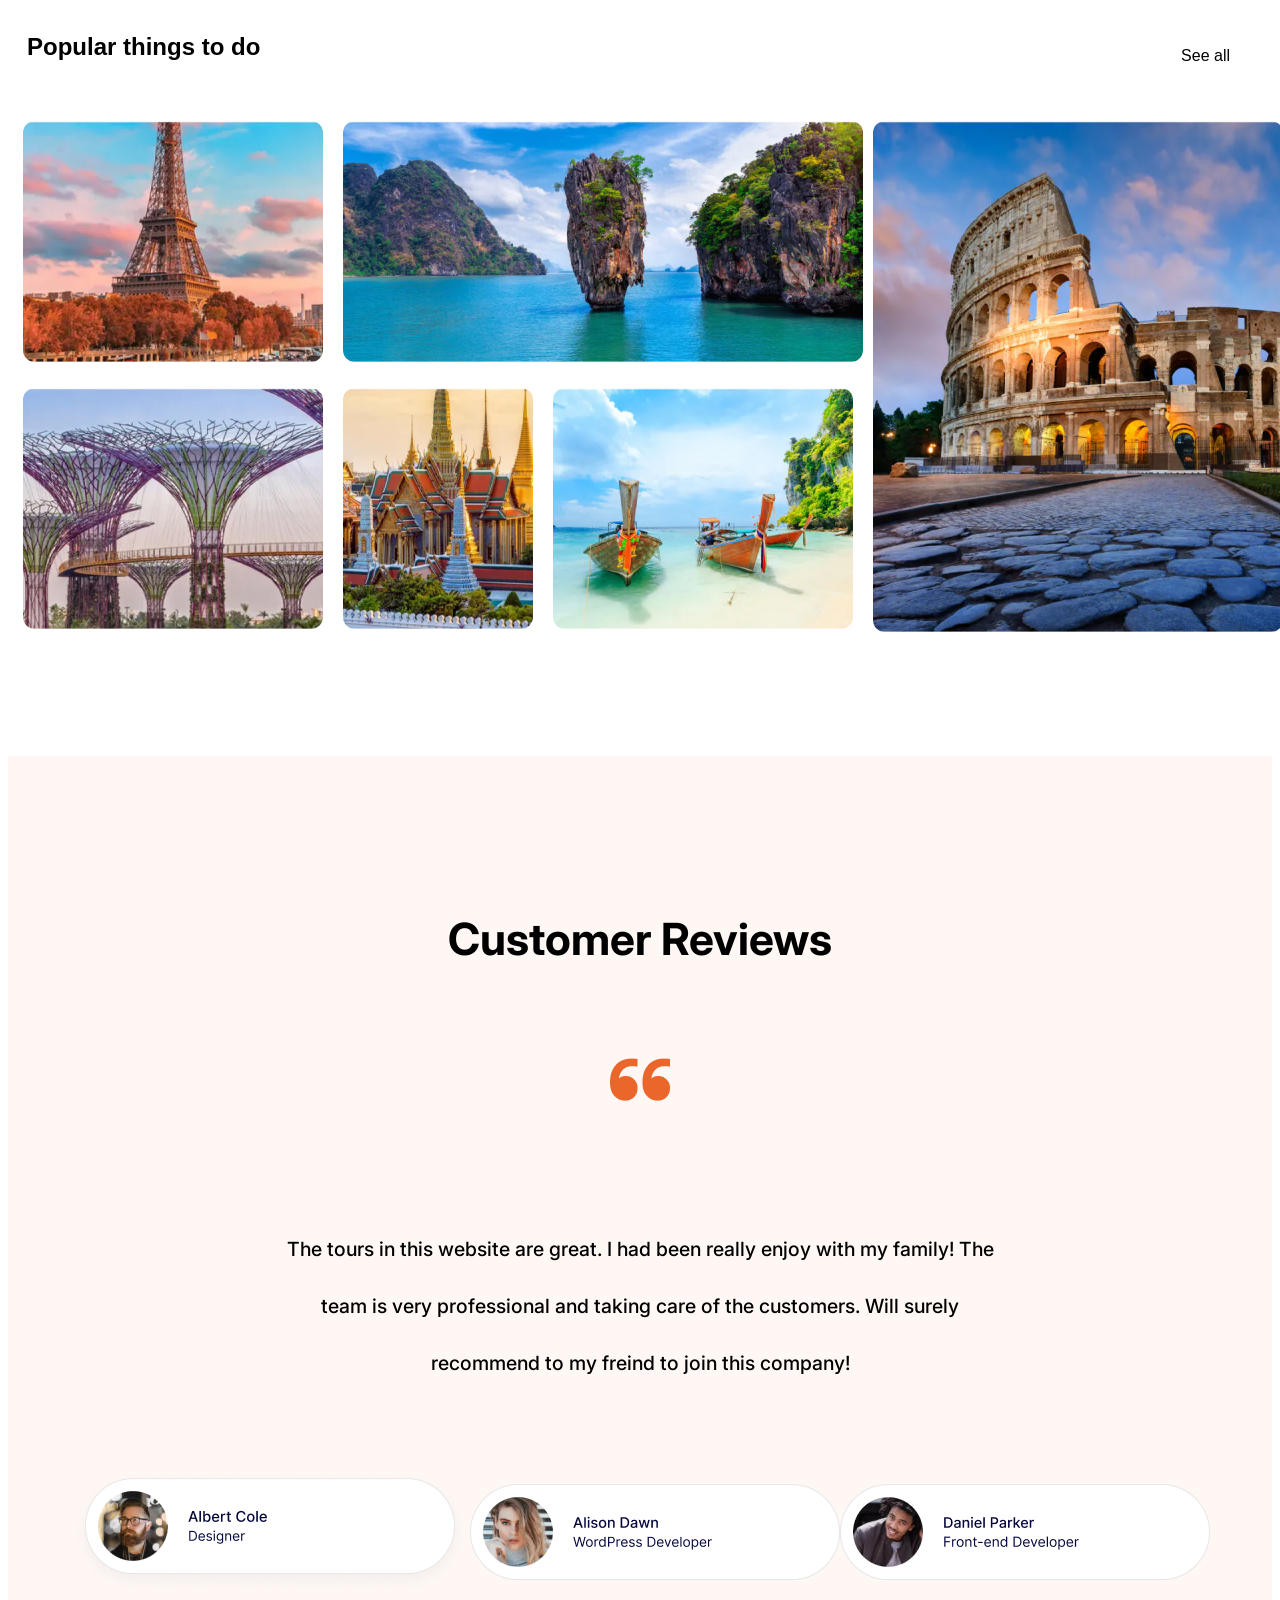
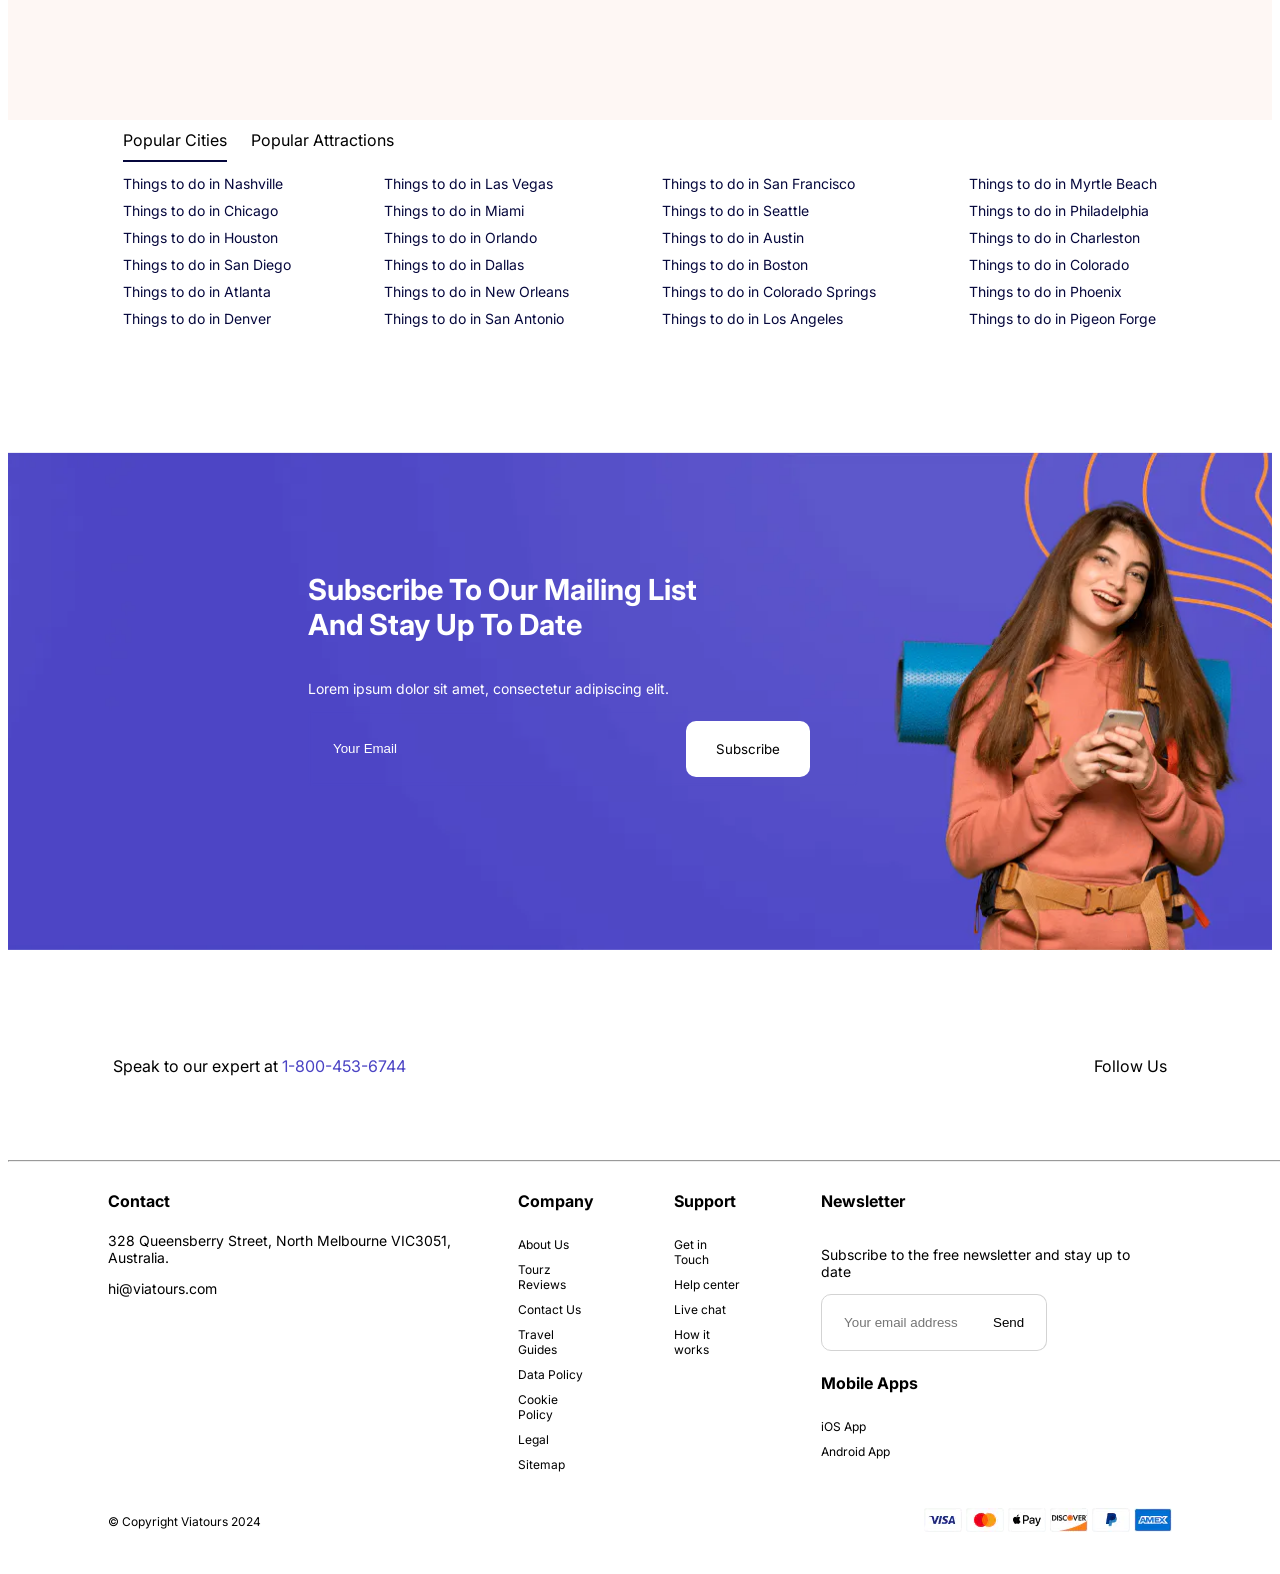
==== Figma/index.html @ 74f8cd16 "Figma Completed" ====
<!DOCTYPE html>
<html lang="en">
  <head>
    <meta charset="UTF-8" />
    <meta name="viewport" content="width=device-width, initial-scale=1.0" />
    <link rel="stylesheet" href="./styles.css" />

    <!-- google-fonts -->
    <link rel="preconnect" href="https://fonts.googleapis.com">
    <link rel="preconnect" href="https://fonts.gstatic.com" crossorigin>
    <link href="https://fonts.googleapis.com/css2?family=Inter:wght@100..900&display=swap" rel="stylesheet">
    <title>Document</title>
  </head>
  <body>
    <!-- Chaitanya -->
    <header></header>
    <section></section>

    <main>
      <!-- Rakesh -->
      <section></section>
      <section></section>

      <!--Himanshu  -->
      <section class="sec1">
        <div class="txt">
          <div>
            <h2>Popular things to do</h2>
          </div>
          <div>
            <a href="#">See all</a>
          </div>
        </div>
        <div class="bod">
          <div>
            <img src="./image-2.png" alt="" />
          </div>
          <div>
            <img src="image-3.png" alt="" />
          </div>
          <div>
            <img src="image-4.png" alt="" />
          </div>
          <div>
            <img src="./image-5.png" alt="" />
          </div>
          <div>
            <img src="./image-6.png" alt="" />
          </div>
          <div>
            <img src="./image-7.png" alt="" />
          </div>
        </div>
      </section>
      <section class="sec2">
        <div><h2>Customer Reviews</h2></div>
        <div><img src="Vector-2.png" alt="" /></div>
        <div class="txt2">
          <p>
            The tours in this website are great. I had been really enjoy with my
            family! The
          </p>
          <p>
            team is very professional and taking care of the customers. Will
            surely
          </p>
          <p>recommend to my freind to join this company!</p>
        </div>
        <div class="card">
          <div><img src="./div.testimonialsPagination__item.png" alt="" /></div>
          <div>
            <img src="./div.testimonialsPagination__item-2.png" alt="" />
          </div>
          <div>
            <img src="./div.testimonialsPagination__item-3.png" alt="" />
          </div>
        </div>
      </section>
      <!-- Vivek -->
      <section></section>
      <section></section>
      <!-- Sathwik -->
      <section>
        <div class="span">
          <span>Popular Cities</span>
          <span>Popular Attractions</span>
        </div>
        <div class="locations">
          <div class="location-1">
            <a href="#">Things to do in Nashville</a>
            <a href="#">Things to do in Chicago</a>
            <a href="#">Things to do in Houston</a>
            <a href="#">Things to do in San Diego</a>
            <a href="#">Things to do in Atlanta</a>
            <a href="#">Things to do in Denver</a>
          </div>
          <div class="location-2">
            <a href="#">Things to do in Las Vegas</a>
            <a href="#">Things to do in Miami</a>
            <a href="#">Things to do in Orlando</a>
            <a href="#">Things to do in Dallas</a>
            <a href="#">Things to do in New Orleans</a>
            <a href="#">Things to do in San Antonio</a>
          </div>
          <div class="location-3">
            <a href="#">Things to do in San Francisco</a>
            <a href="#">Things to do in Seattle</a>
            <a href="#">Things to do in Austin</a>
            <a href="#">Things to do in Boston</a>
            <a href="#">Things to do in Colorado Springs</a>
            <a href="#">Things to do in Los Angeles</a>
          </div>
          <div class="location-4">
            <a href="#">Things to do in Myrtle Beach</a>
            <a href="#">Things to do in Philadelphia</a>
            <a href="#">Things to do in Charleston</a>
            <a href="#">Things to do in Colorado</a>
            <a href="#">Things to do in Phoenix</a>
            <a href="#">Things to do in Pigeon Forge</a>
          </div>
        </div>
      </section>

      <section id="image-section">
        <div class="text">
          <h4>Subscribe To Our Mailing List And Stay Up To Date</h4>
          <p>Lorem ipsum dolor sit amet, consectetur adipiscing elit.</p>

          <div class="input">
            <input type="email" id="email" placeholder="Your Email">
            <button>Subscribe</button>
          </div>
        </div>
      </section>
    </main>
    <!-- Sathwik -->
    <footer>
      <div class="contact">
        <p>Speak to our expert at <span>1-800-453-6744</span></p>
        <p>Follow Us</p>
      </div>

      <hr>

      <div class="links">
        <div class="contact-link">
          <h4>Contact</h4>
          <p>328 Queensberry Street, North Melbourne VIC3051, Australia.</p>
          <p>hi@viatours.com</p>
        </div>

        <div class="company-link">
          <h4>Company</h4>
          <a href="#">About Us</a>
          <a href="#">Tourz Reviews</a>
          <a href="#">Contact Us</a>
          <a href="#">Travel Guides</a>
          <a href="#">Data Policy</a>
          <a href="#">Cookie Policy</a>
          <a href="#">Legal</a>
          <a href="#">Sitemap</a>
        </div>
        <div class="company-link">
          <h4>Support</h4>
          <a href="#">Get in Touch</a>
          <a href="#">Help center</a>
          <a href="#">Live chat</a>
          <a href="#">How it works</a>
        </div>
        <div class="company-link">
          <h4>Newsletter</h4>
          <p>Subscribe to the free newsletter and stay up to date</p>
          <div class="footer-input">
            <input type="email" placeholder="Your email address">
            <button>Send</button>
          </div>
          <h4>Mobile Apps</h4>
          <a href="#">iOS App</a>
          <a href="#">Android App</a>
        </div>
      </div>

      <div class="bottom-footer">
        <p>© Copyright Viatours 2024</p>
        <div class="bank">
          <img src="visa.png" alt="">
          <img src="icici.png" alt="">
          <img src="ipay.png" alt="">
          <img src="discover.png" alt="">
          <img src="paypal.png" alt="">
          <img src="amex.png" alt="">
        </div>
      </div>
    </footer>
  </body>
</html>
---- Figma/styles.css ----
.sec1 {
  margin: auto;
  max-width: 1320px;
}
.sec1 .txt {
  display: flex;
  align-items: center;
  justify-content: space-between;
  font-family: sans-serif;
}
.sec1 .txt > div:nth-of-type(1) {
  margin: 5px 915px 40px 15px;
  padding-left: 4px;
}
.sec1 .txt > div:nth-of-type(2) {
  border: 2px solid transparent;
  margin-top: 21.88px;
  padding: 6px 40px 6px 0px;
  margin-bottom: 39px;
}
.sec1 .txt > div:nth-of-type(2) a {
  list-style-type: none;
  text-decoration: none;
  color: black;
}
.sec1 .bod {
  padding: 0px 15px 0px 15px;
  gap: 20px;
  display: grid;
  grid-template-columns: repeat(5, 1fr);
  grid-template-areas: "a1 a2 a2 a3 a3" "a4 a5 a6 a3 a3";
}
.sec1 .bod div:nth-of-type(1) {
  grid-area: a1;
}
.sec1 .bod div:nth-of-type(2) {
  grid-area: a2;
}
.sec1 .bod div:nth-of-type(3) {
  grid-area: a3;
}
.sec1 .bod div:nth-of-type(4) {
  grid-area: a4;
}
.sec1 .bod div:nth-of-type(5) {
  grid-area: a5;
}
.sec1 .bod div:nth-of-type(6) {
  grid-area: a6;
}
.sec1 .bod img {
  border-radius: 12px;
}

.sec2 {
  max-width: 1920px;
  background-color: rgba(235, 102, 43, 0.05);
  display: flex;
  flex-direction: column;
  justify-content: center;
  align-items: center;
  margin: auto;
  margin-top: 120px;
}
.sec2 > div:nth-of-type(1) {
  padding: 124px 0px 60px 0px;
  font-family: Inter;
  font-size: 29.53px;
  font-weight: 700;
  line-height: 45px;
  text-align: center;
}
.sec2 > div:nth-of-type(2) {
  padding-bottom: 40px;
}
.sec2 > div:nth-of-type(3) {
  text-align: center;
  padding: 66.5px;
  font-family: Inter;
  font-size: 19.53px;
  font-weight: 500;
  line-height: 37.5px;
}
.sec2 > div:nth-of-type(4) {
  display: flex;
  justify-content: space-around;
  align-items: center;
  padding-bottom: 120px;
}

main section {
  font-family: Inter;
}
main section .span {
  margin: 10px 115px;
}
main section .span span:nth-of-type(1) {
  margin-right: 20px;
  border-bottom: 2px solid #05073C;
  padding-bottom: 10px;
}
main section .span span:nth-of-type(2) {
  -moz-columns: #000000;
       columns: #000000;
}
main section .locations {
  display: flex;
  justify-content: space-between;
  align-items: center;
  margin: 10px 115px;
}
main section .locations .location-1, main section .locations .location-2, main section .locations .location-3, main section .locations .location-4 {
  display: flex;
  justify-content: space-evenly;
  flex-direction: column;
  margin-top: 10px;
}
main section .locations .location-1 a, main section .locations .location-2 a, main section .locations .location-3 a, main section .locations .location-4 a {
  text-decoration: none;
  color: #05073C;
  font-weight: 400;
  font-size: 14px;
  padding: 5px 0;
}
main #image-section {
  background-image: url(image-section.png);
  width: auto;
  height: 498px;
  background-position: center;
  background-size: cover;
}
main #image-section .text {
  margin: 120px 0 0 300px;
  width: 550px;
  height: 258px;
  color: rgb(255, 255, 255);
}
main #image-section .text h4 {
  font-size: 29px;
  padding-top: 120px;
  width: 432px;
}
main #image-section .text p {
  font-size: 14px;
}
main #image-section .text .input {
  position: relative;
  -webkit-backdrop-filter: blur(2px);
          backdrop-filter: blur(2px);
}
main #image-section .text .input input {
  background-color: transparent;
  padding: 30px 25px;
  width: 450px;
  border: none;
}
main #image-section .text .input input::-moz-placeholder {
  color: rgb(255, 255, 255);
}
main #image-section .text .input input::placeholder {
  color: rgb(255, 255, 255);
}
main #image-section .text .input button {
  position: absolute;
  left: 440px;
  transform: translate(-50%, -50%);
  top: 50%;
  background-color: rgb(255, 255, 255);
  font-family: Inter;
  border: none;
  padding: 20px 30px;
  border-radius: 10px;
}

footer {
  font-family: Inter;
}
footer .contact {
  display: flex;
  justify-content: space-between;
  padding: 90px 105px 60px 105px;
}
footer .contact p span {
  color: #4A43C4;
}
footer hr {
  width: 1290px;
  color: lightgray;
}
footer .links {
  display: flex;
  justify-content: space-between;
  padding: 0 100px;
}
footer .links p {
  font-size: 14px;
}
footer .links .company-link {
  display: flex;
  flex-direction: column;
  margin: 0 40px;
}
footer .links .company-link a {
  text-decoration: none;
  color: #000000;
  margin: 5px 0;
  font-size: 12px;
}
footer .links .company-link .footer-input {
  position: relative;
}
footer .links .company-link .footer-input input {
  padding: 20px 22px;
  border: 1px solid lightgray;
  border-radius: 10px;
}
footer .links .company-link .footer-input button {
  position: absolute;
  left: 150px;
  padding: 20px 22px;
  background-color: rgb(255, 255, 255);
  border: 1px solid lightgray;
  border-left: none;
  border-top-right-radius: 10px;
  border-bottom-right-radius: 10px;
}
footer .bottom-footer {
  display: flex;
  justify-content: space-between;
  align-items: center;
  padding: 25px 100px;
}
footer .bottom-footer p {
  font-size: 12px;
}/*# sourceMappingURL=styles.css.map */
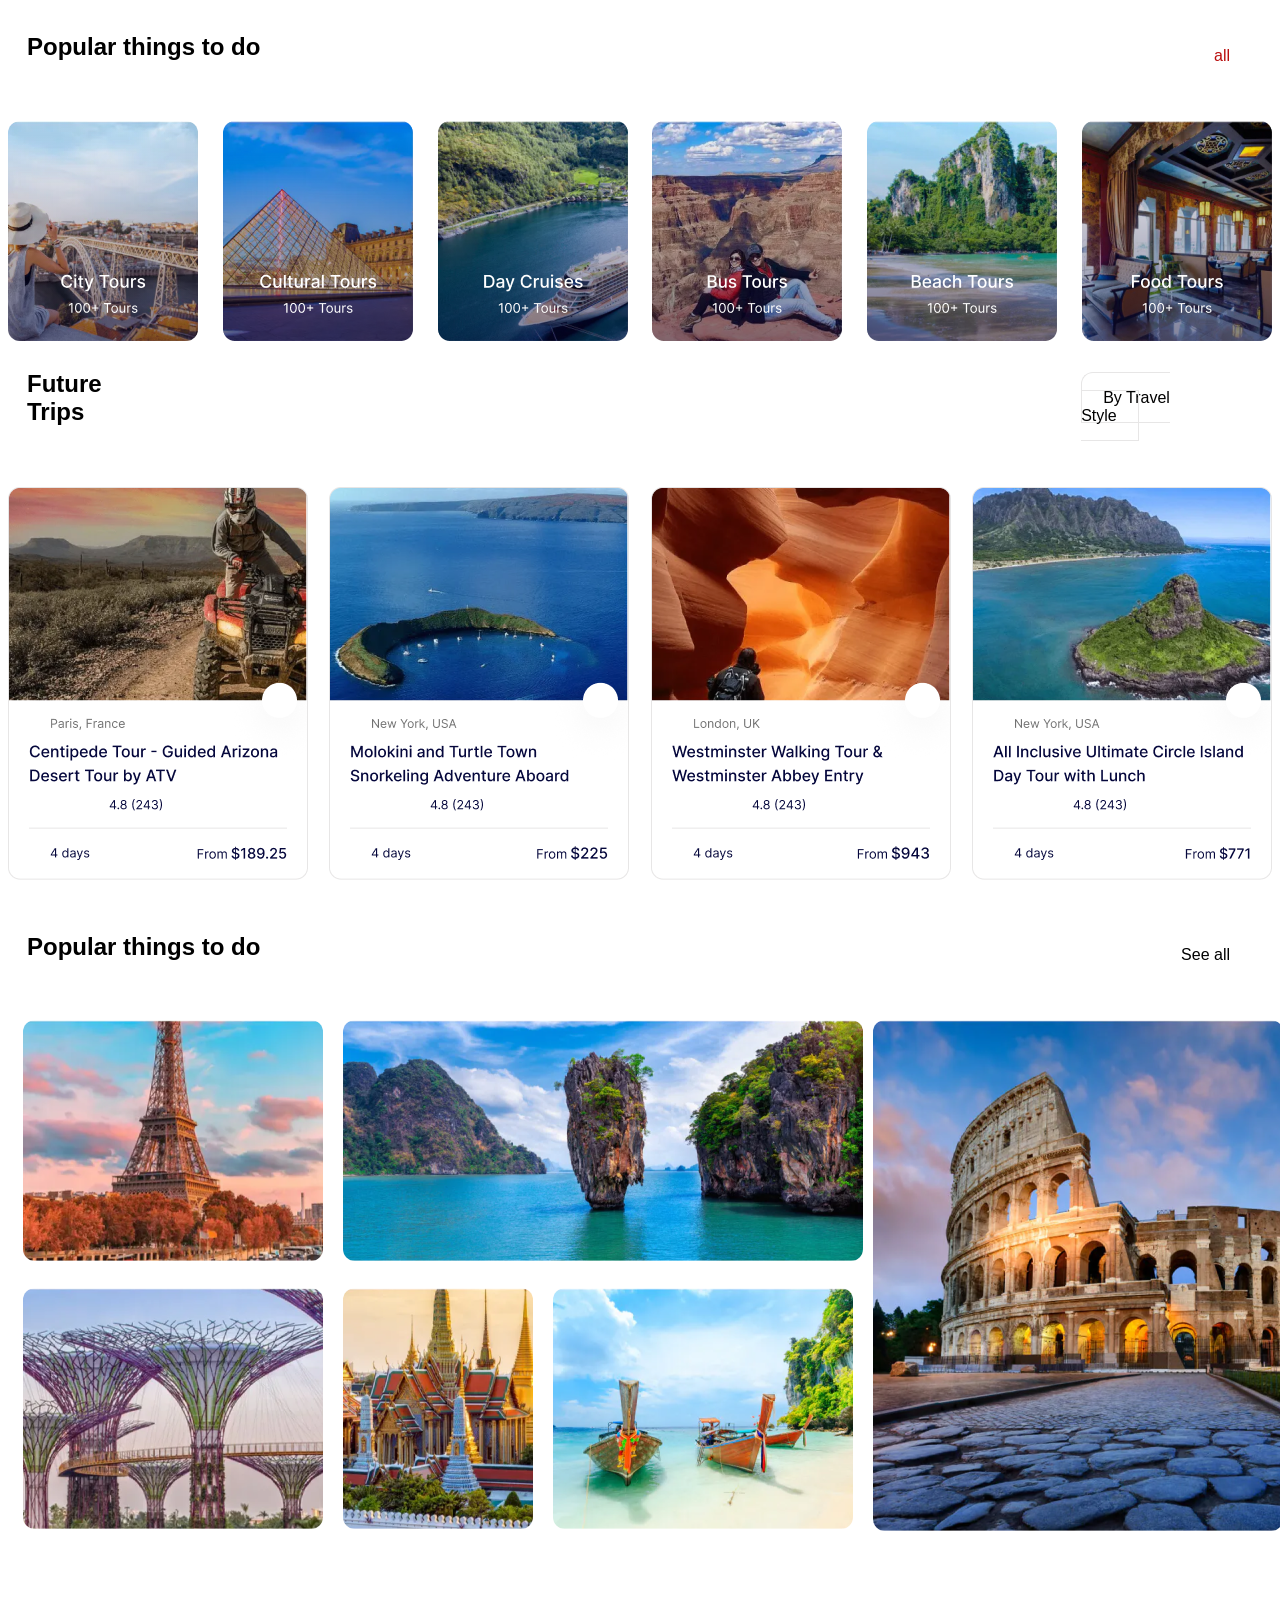
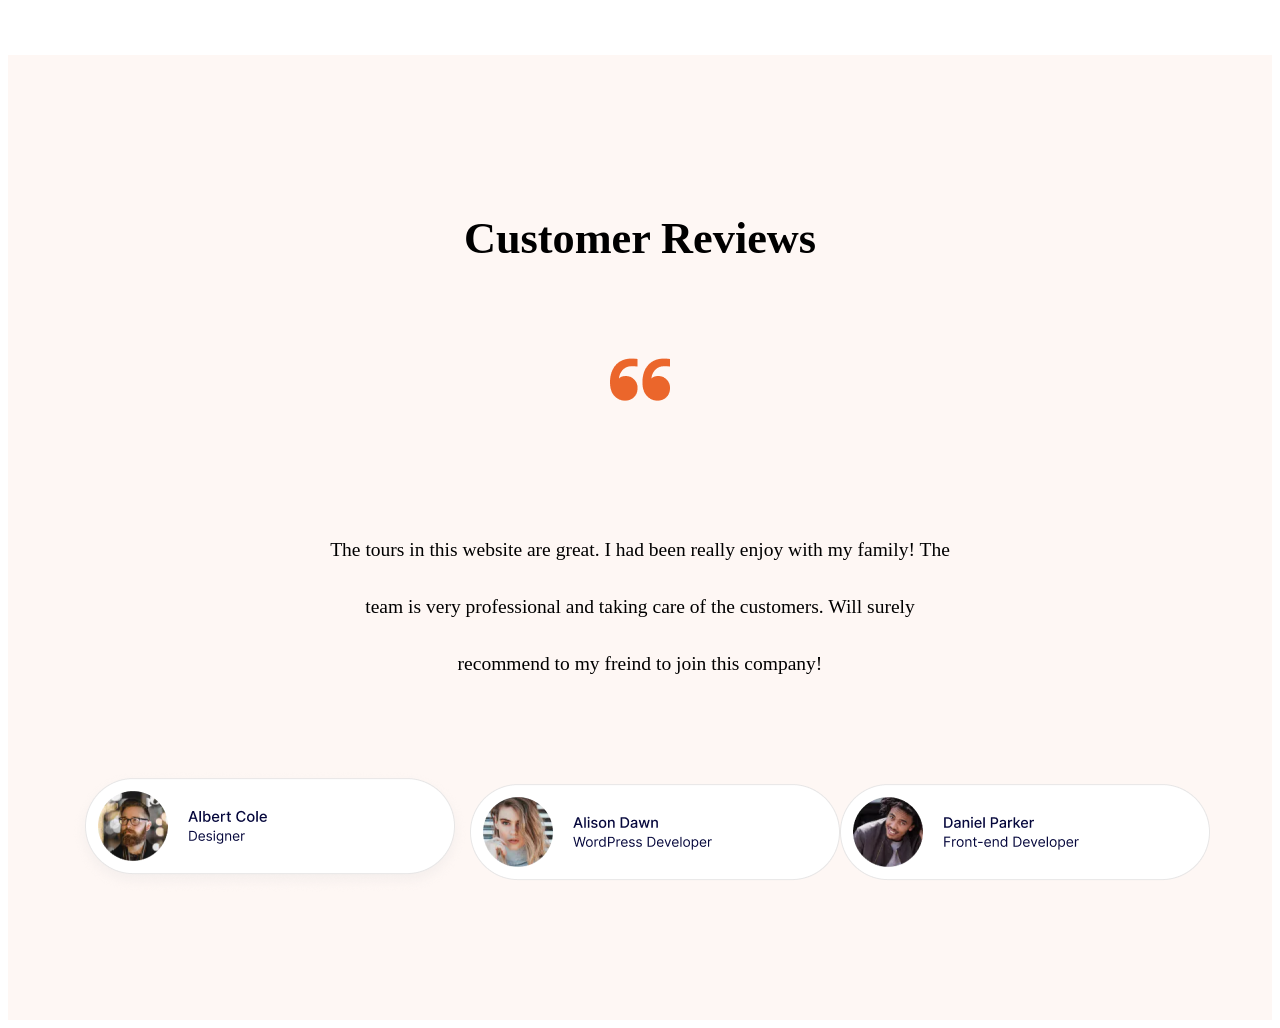
==== commit 23e272d5: "Don" ====
--- a/Figma/index.html
+++ b/Figma/index.html
@@ -4,11 +4,6 @@
     <meta charset="UTF-8" />
     <meta name="viewport" content="width=device-width, initial-scale=1.0" />
     <link rel="stylesheet" href="./styles.css" />
-
-    <!-- google-fonts -->
-    <link rel="preconnect" href="https://fonts.googleapis.com">
-    <link rel="preconnect" href="https://fonts.gstatic.com" crossorigin>
-    <link href="https://fonts.googleapis.com/css2?family=Inter:wght@100..900&display=swap" rel="stylesheet">
     <title>Document</title>
   </head>
   <body>
@@ -18,8 +13,65 @@
 
     <main>
       <!-- Rakesh -->
-      <section></section>
-      <section></section>
+      <section class="pop">
+        <div class="get">
+          <div>
+            <h2>Popular things to do</h2>
+          </div>
+          <div>
+            <a href="#"> all</a>
+          </div>
+        </div> 
+        <div class="sel-con">
+          <div>
+            <img src="./Link (1).svg" alt="" />
+          </div>
+          <div>
+            <img src="./Link.png" alt="" />
+          </div>
+          <div>
+            <img src="./Link (1).png" alt="" />
+          </div>
+          <div>
+            <img src="./Link (2).png" alt="" />
+          </div>
+          <div>
+            <img src="./Link (3).png" alt="" />
+          </div>
+          <div>
+            <img src="./Link (5).png" alt="" />
+          </div>
+        </div>
+
+      </section>
+      <section class="Trip">
+        <div class="set">
+          <div>
+            <h2>Future Trips</h2>
+          </div>
+          <div id="bor">
+            <a >By Travel Style </a>
+          </div>
+        </div> 
+        <div class="Future"> 
+          
+          <div>
+            <img src="./div.swiper-slide (1).png" alt="" />
+          </div>
+          <div>
+            <img src="./div.swiper-slide (2).png" alt="" />
+          </div>
+          <div>
+            <img src="./div.swiper-slide (3).png" alt="" />
+          </div>
+          <div>
+            <img src="./div.swiper-slide (4).png" alt="" />
+          </div>
+        </div>
+
+
+
+      </section>
 
       <!--Himanshu  -->
       <section class="sec1">
@@ -80,117 +132,10 @@
       <section></section>
       <section></section>
       <!-- Sathwik -->
-      <section>
-        <div class="span">
-          <span>Popular Cities</span>
-          <span>Popular Attractions</span>
-        </div>
-        <div class="locations">
-          <div class="location-1">
-            <a href="#">Things to do in Nashville</a>
-            <a href="#">Things to do in Chicago</a>
-            <a href="#">Things to do in Houston</a>
-            <a href="#">Things to do in San Diego</a>
-            <a href="#">Things to do in Atlanta</a>
-            <a href="#">Things to do in Denver</a>
-          </div>
-          <div class="location-2">
-            <a href="#">Things to do in Las Vegas</a>
-            <a href="#">Things to do in Miami</a>
-            <a href="#">Things to do in Orlando</a>
-            <a href="#">Things to do in Dallas</a>
-            <a href="#">Things to do in New Orleans</a>
-            <a href="#">Things to do in San Antonio</a>
-          </div>
-          <div class="location-3">
-            <a href="#">Things to do in San Francisco</a>
-            <a href="#">Things to do in Seattle</a>
-            <a href="#">Things to do in Austin</a>
-            <a href="#">Things to do in Boston</a>
-            <a href="#">Things to do in Colorado Springs</a>
-            <a href="#">Things to do in Los Angeles</a>
-          </div>
-          <div class="location-4">
-            <a href="#">Things to do in Myrtle Beach</a>
-            <a href="#">Things to do in Philadelphia</a>
-            <a href="#">Things to do in Charleston</a>
-            <a href="#">Things to do in Colorado</a>
-            <a href="#">Things to do in Phoenix</a>
-            <a href="#">Things to do in Pigeon Forge</a>
-          </div>
-        </div>
-      </section>
-
-      <section id="image-section">
-        <div class="text">
-          <h4>Subscribe To Our Mailing List And Stay Up To Date</h4>
-          <p>Lorem ipsum dolor sit amet, consectetur adipiscing elit.</p>
-
-          <div class="input">
-            <input type="email" id="email" placeholder="Your Email">
-            <button>Subscribe</button>
-          </div>
-        </div>
-      </section>
+      <section></section>
+      <section></section>
     </main>
     <!-- Sathwik -->
-    <footer>
-      <div class="contact">
-        <p>Speak to our expert at <span>1-800-453-6744</span></p>
-        <p>Follow Us</p>
-      </div>
-
-      <hr>
-
-      <div class="links">
-        <div class="contact-link">
-          <h4>Contact</h4>
-          <p>328 Queensberry Street, North Melbourne VIC3051, Australia.</p>
-          <p>hi@viatours.com</p>
-        </div>
-
-        <div class="company-link">
-          <h4>Company</h4>
-          <a href="#">About Us</a>
-          <a href="#">Tourz Reviews</a>
-          <a href="#">Contact Us</a>
-          <a href="#">Travel Guides</a>
-          <a href="#">Data Policy</a>
-          <a href="#">Cookie Policy</a>
-          <a href="#">Legal</a>
-          <a href="#">Sitemap</a>
-        </div>
-        <div class="company-link">
-          <h4>Support</h4>
-          <a href="#">Get in Touch</a>
-          <a href="#">Help center</a>
-          <a href="#">Live chat</a>
-          <a href="#">How it works</a>
-        </div>
-        <div class="company-link">
-          <h4>Newsletter</h4>
-          <p>Subscribe to the free newsletter and stay up to date</p>
-          <div class="footer-input">
-            <input type="email" placeholder="Your email address">
-            <button>Send</button>
-          </div>
-          <h4>Mobile Apps</h4>
-          <a href="#">iOS App</a>
-          <a href="#">Android App</a>
-        </div>
-      </div>
-
-      <div class="bottom-footer">
-        <p>© Copyright Viatours 2024</p>
-        <div class="bank">
-          <img src="visa.png" alt="">
-          <img src="icici.png" alt="">
-          <img src="ipay.png" alt="">
-          <img src="discover.png" alt="">
-          <img src="paypal.png" alt="">
-          <img src="amex.png" alt="">
-        </div>
-      </div>
-    </footer>
+    <footer></footer>
   </body>
 </html>
--- a/Figma/styles.css
+++ b/Figma/styles.css
@@ -88,148 +88,73 @@
   padding-bottom: 120px;
 }
 
-main section {
-  font-family: Inter;
+.pop {
+  margin: auto;
+  max-width: 1320px;
 }
-main section .span {
-  margin: 10px 115px;
+.pop .get {
+  display: flex;
+  align-items: center;
+  justify-content: space-between;
+  font-family: sans-serif;
 }
-main section .span span:nth-of-type(1) {
-  margin-right: 20px;
-  border-bottom: 2px solid #05073C;
-  padding-bottom: 10px;
+.pop .get > div:nth-of-type(1) {
+  margin: 5px 915px 40px 15px;
+  padding-left: 4px;
 }
-main section .span span:nth-of-type(2) {
-  -moz-columns: #000000;
-       columns: #000000;
+.pop .get > div:nth-of-type(2) {
+  border: 2px solid transparent;
+  margin-top: 21.88px;
+  padding: 6px 40px 6px 0px;
+  margin-bottom: 39px;
 }
-main section .locations {
+.pop .get > div:nth-of-type(2) a {
+  list-style-type: none;
+  text-decoration: none;
+  color: rgb(186, 14, 14);
+}
+.pop .sel-con {
   display: flex;
   justify-content: space-between;
   align-items: center;
-  margin: 10px 115px;
-}
-main section .locations .location-1, main section .locations .location-2, main section .locations .location-3, main section .locations .location-4 {
-  display: flex;
-  justify-content: space-evenly;
-  flex-direction: column;
-  margin-top: 10px;
-}
-main section .locations .location-1 a, main section .locations .location-2 a, main section .locations .location-3 a, main section .locations .location-4 a {
-  text-decoration: none;
-  color: #05073C;
-  font-weight: 400;
-  font-size: 14px;
-  padding: 5px 0;
-}
-main #image-section {
-  background-image: url(image-section.png);
-  width: auto;
-  height: 498px;
-  background-position: center;
-  background-size: cover;
-}
-main #image-section .text {
-  margin: 120px 0 0 300px;
-  width: 550px;
-  height: 258px;
-  color: rgb(255, 255, 255);
-}
-main #image-section .text h4 {
-  font-size: 29px;
-  padding-top: 120px;
-  width: 432px;
-}
-main #image-section .text p {
-  font-size: 14px;
-}
-main #image-section .text .input {
-  position: relative;
-  -webkit-backdrop-filter: blur(2px);
-          backdrop-filter: blur(2px);
-}
-main #image-section .text .input input {
-  background-color: transparent;
-  padding: 30px 25px;
-  width: 450px;
-  border: none;
-}
-main #image-section .text .input input::-moz-placeholder {
-  color: rgb(255, 255, 255);
-}
-main #image-section .text .input input::placeholder {
-  color: rgb(255, 255, 255);
-}
-main #image-section .text .input button {
-  position: absolute;
-  left: 440px;
-  transform: translate(-50%, -50%);
-  top: 50%;
-  background-color: rgb(255, 255, 255);
-  font-family: Inter;
-  border: none;
-  padding: 20px 30px;
-  border-radius: 10px;
+  margin: auto;
 }
 
-footer {
-  font-family: Inter;
+.Trip {
+  margin: auto;
+  max-width: 1320px;
 }
-footer .contact {
+.Trip .set {
   display: flex;
+  align-items: center;
   justify-content: space-between;
-  padding: 90px 105px 60px 105px;
+  font-family: sans-serif;
 }
-footer .contact p span {
-  color: #4A43C4;
+.Trip .set > div:nth-of-type(1) {
+  margin: 5px 915px 40px 15px;
+  padding-left: 4px;
 }
-footer hr {
-  width: 1290px;
-  color: lightgray;
+.Trip .set > div:nth-of-type(2) {
+  border: 2px solid transparent;
+  margin-top: 21.88px;
+  padding: 6px 40px 6px 0px;
+  margin-bottom: 39px;
 }
-footer .links {
-  display: flex;
-  justify-content: space-between;
-  padding: 0 100px;
+.Trip .set > div:nth-of-type(2) a {
+  width: 220px;
+  height: 60px;
+  top: 5px;
+  left: 1085px;
+  padding: 15.94px 20.8px 15.93px 21px;
+  gap: 0px;
+  border-radius: 12px 0px 0px 0px;
+  border: 1px 0px 0px 0px;
+  opacity: 0px;
+  border: 1px solid #E7E6E6;
 }
-footer .links p {
-  font-size: 14px;
-}
-footer .links .company-link {
-  display: flex;
-  flex-direction: column;
-  margin: 0 40px;
-}
-footer .links .company-link a {
-  text-decoration: none;
-  color: #000000;
-  margin: 5px 0;
-  font-size: 12px;
-}
-footer .links .company-link .footer-input {
-  position: relative;
-}
-footer .links .company-link .footer-input input {
-  padding: 20px 22px;
-  border: 1px solid lightgray;
-  border-radius: 10px;
-}
-footer .links .company-link .footer-input button {
-  position: absolute;
-  left: 150px;
-  padding: 20px 22px;
-  background-color: rgb(255, 255, 255);
-  border: 1px solid lightgray;
-  border-left: none;
-  border-top-right-radius: 10px;
-  border-bottom-right-radius: 10px;
-}
-footer .bottom-footer {
+.Trip .Future {
   display: flex;
   justify-content: space-between;
   align-items: center;
-  padding: 25px 100px;
-}
-footer .bottom-footer p {
-  font-size: 12px;
+  margin: auto;
 }/*# sourceMappingURL=styles.css.map */
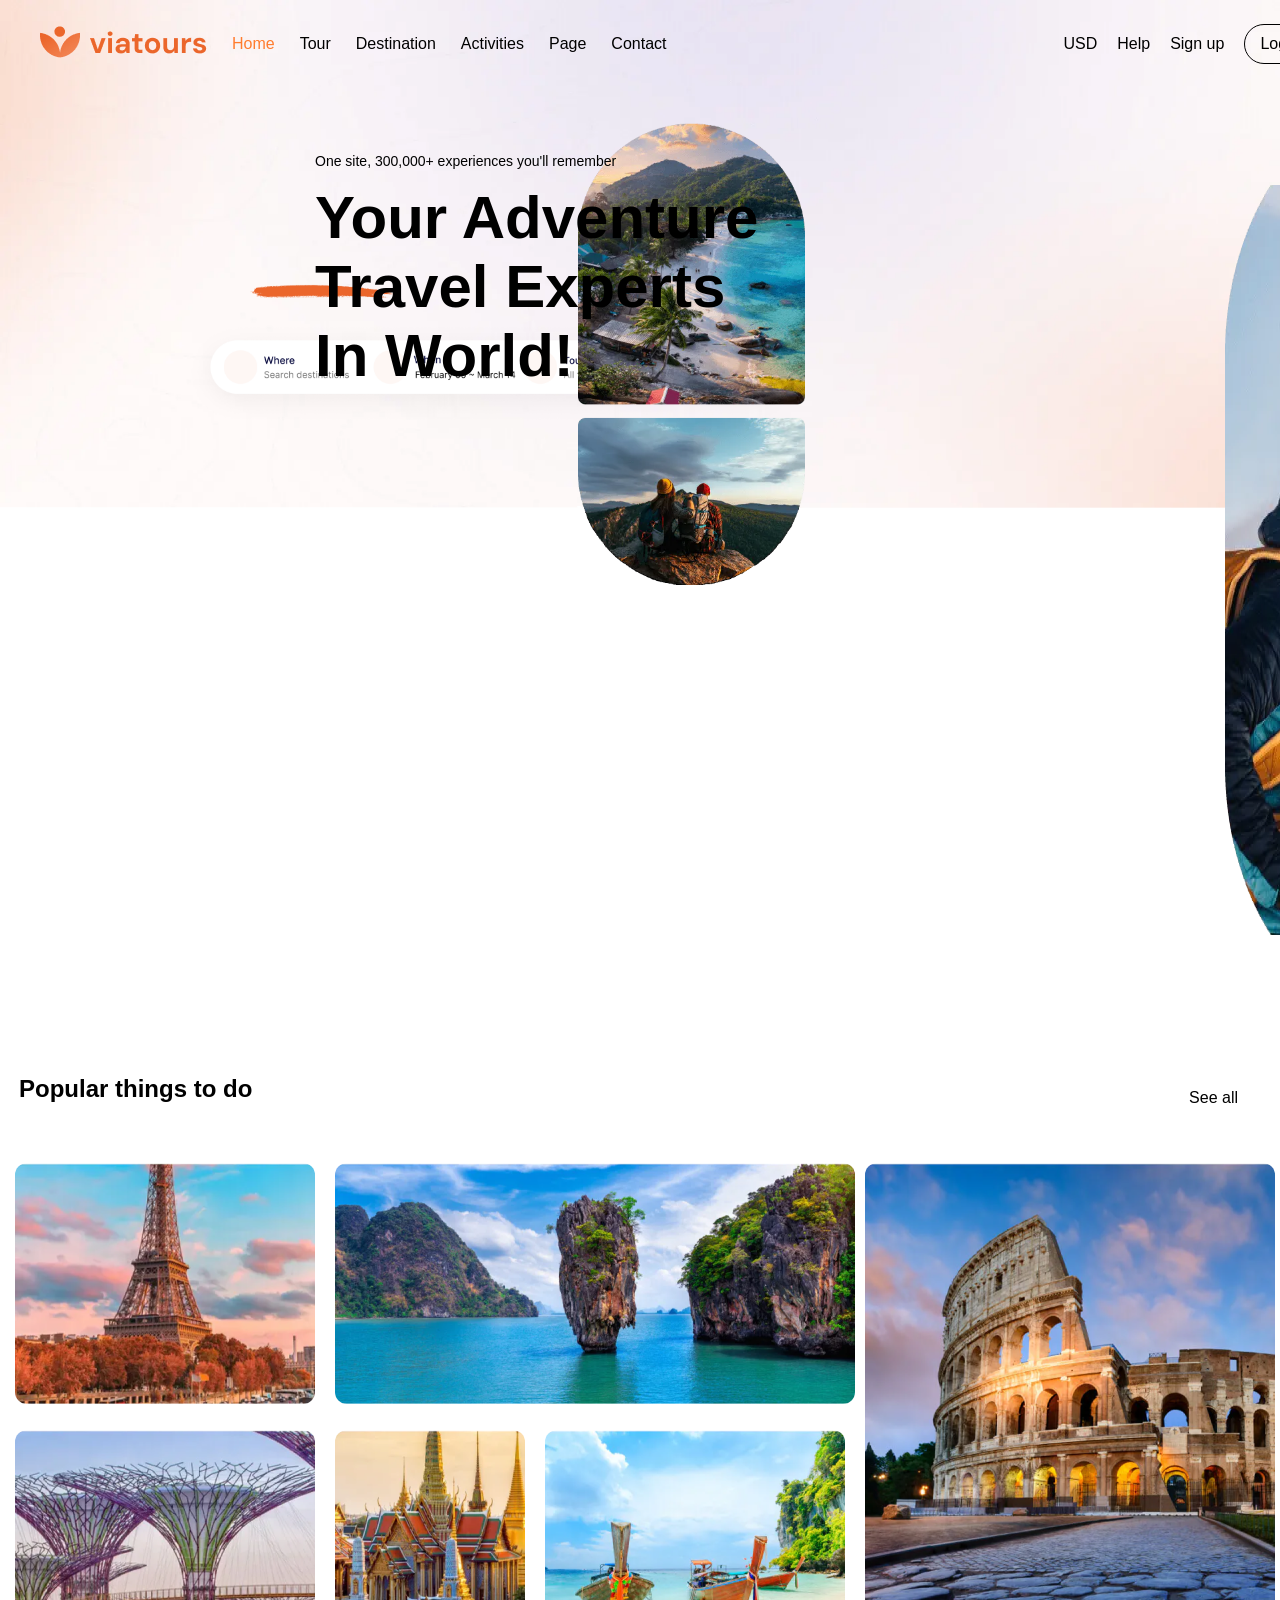
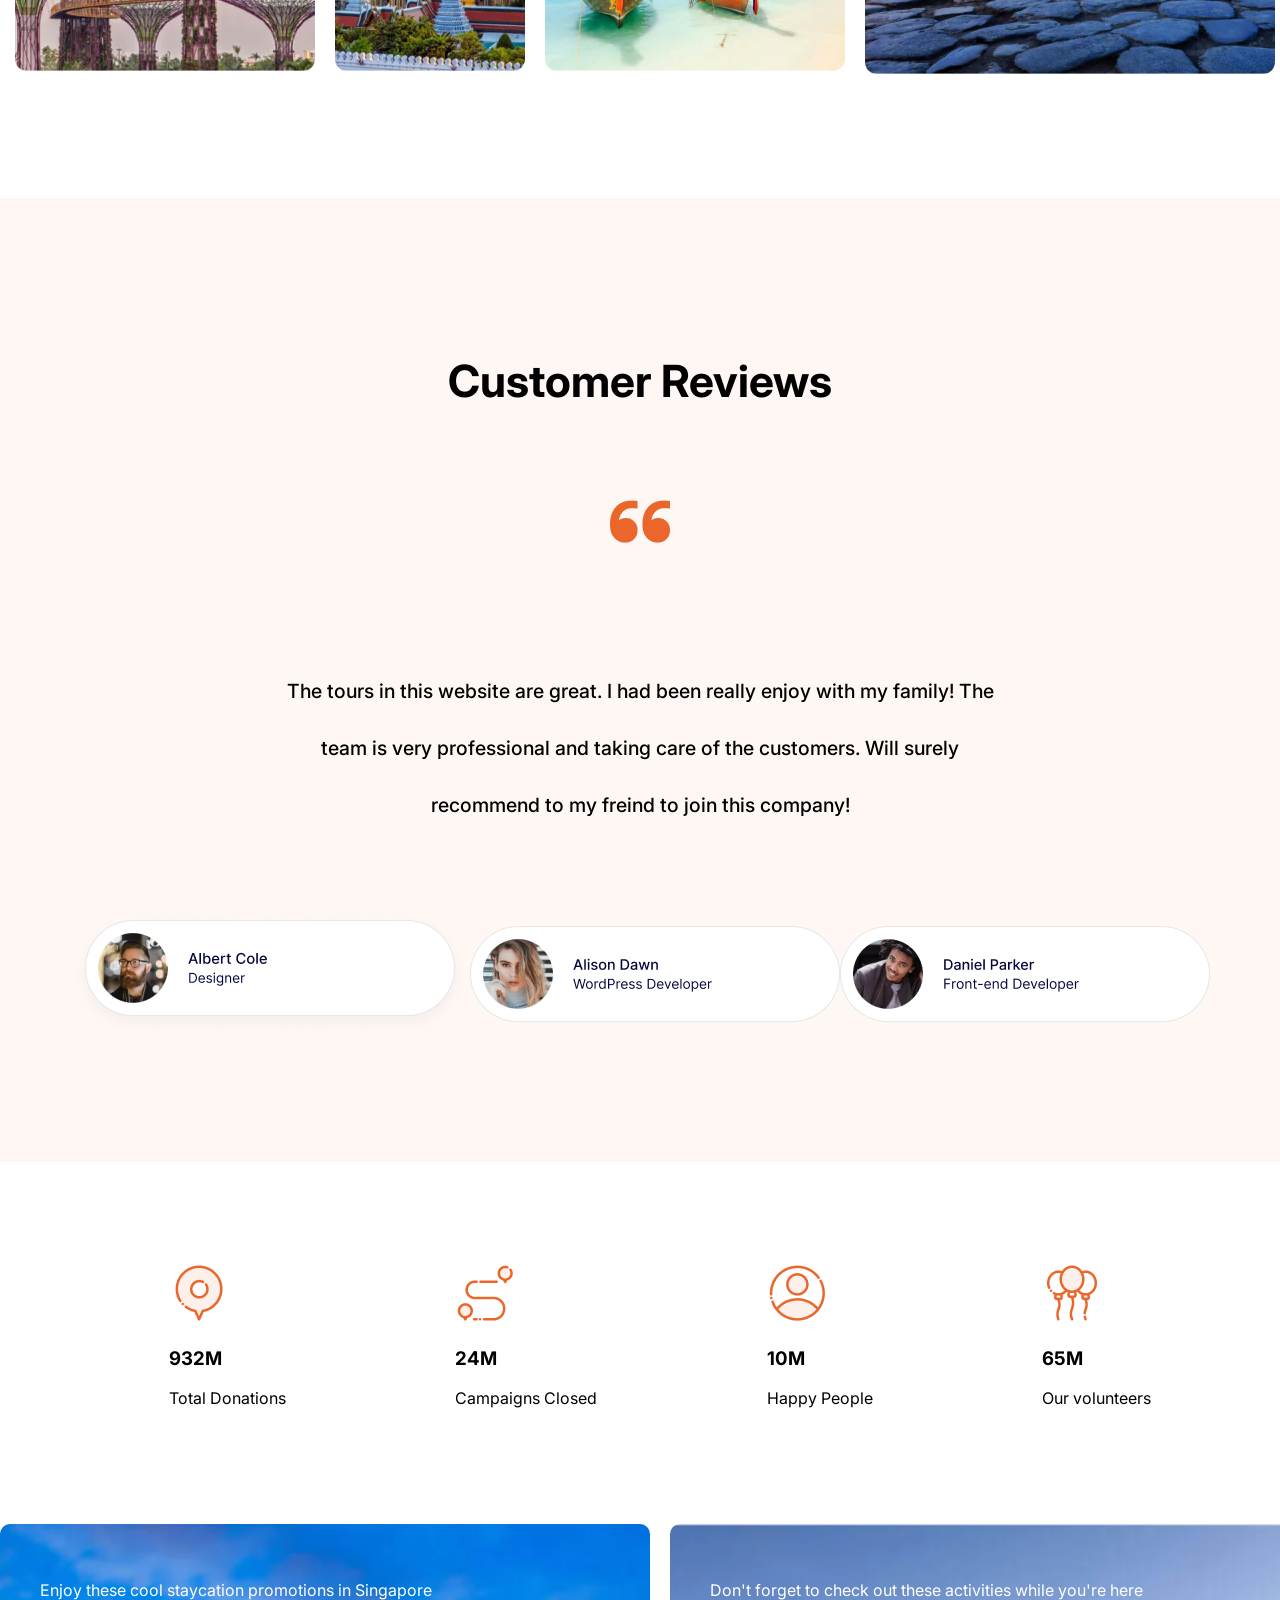
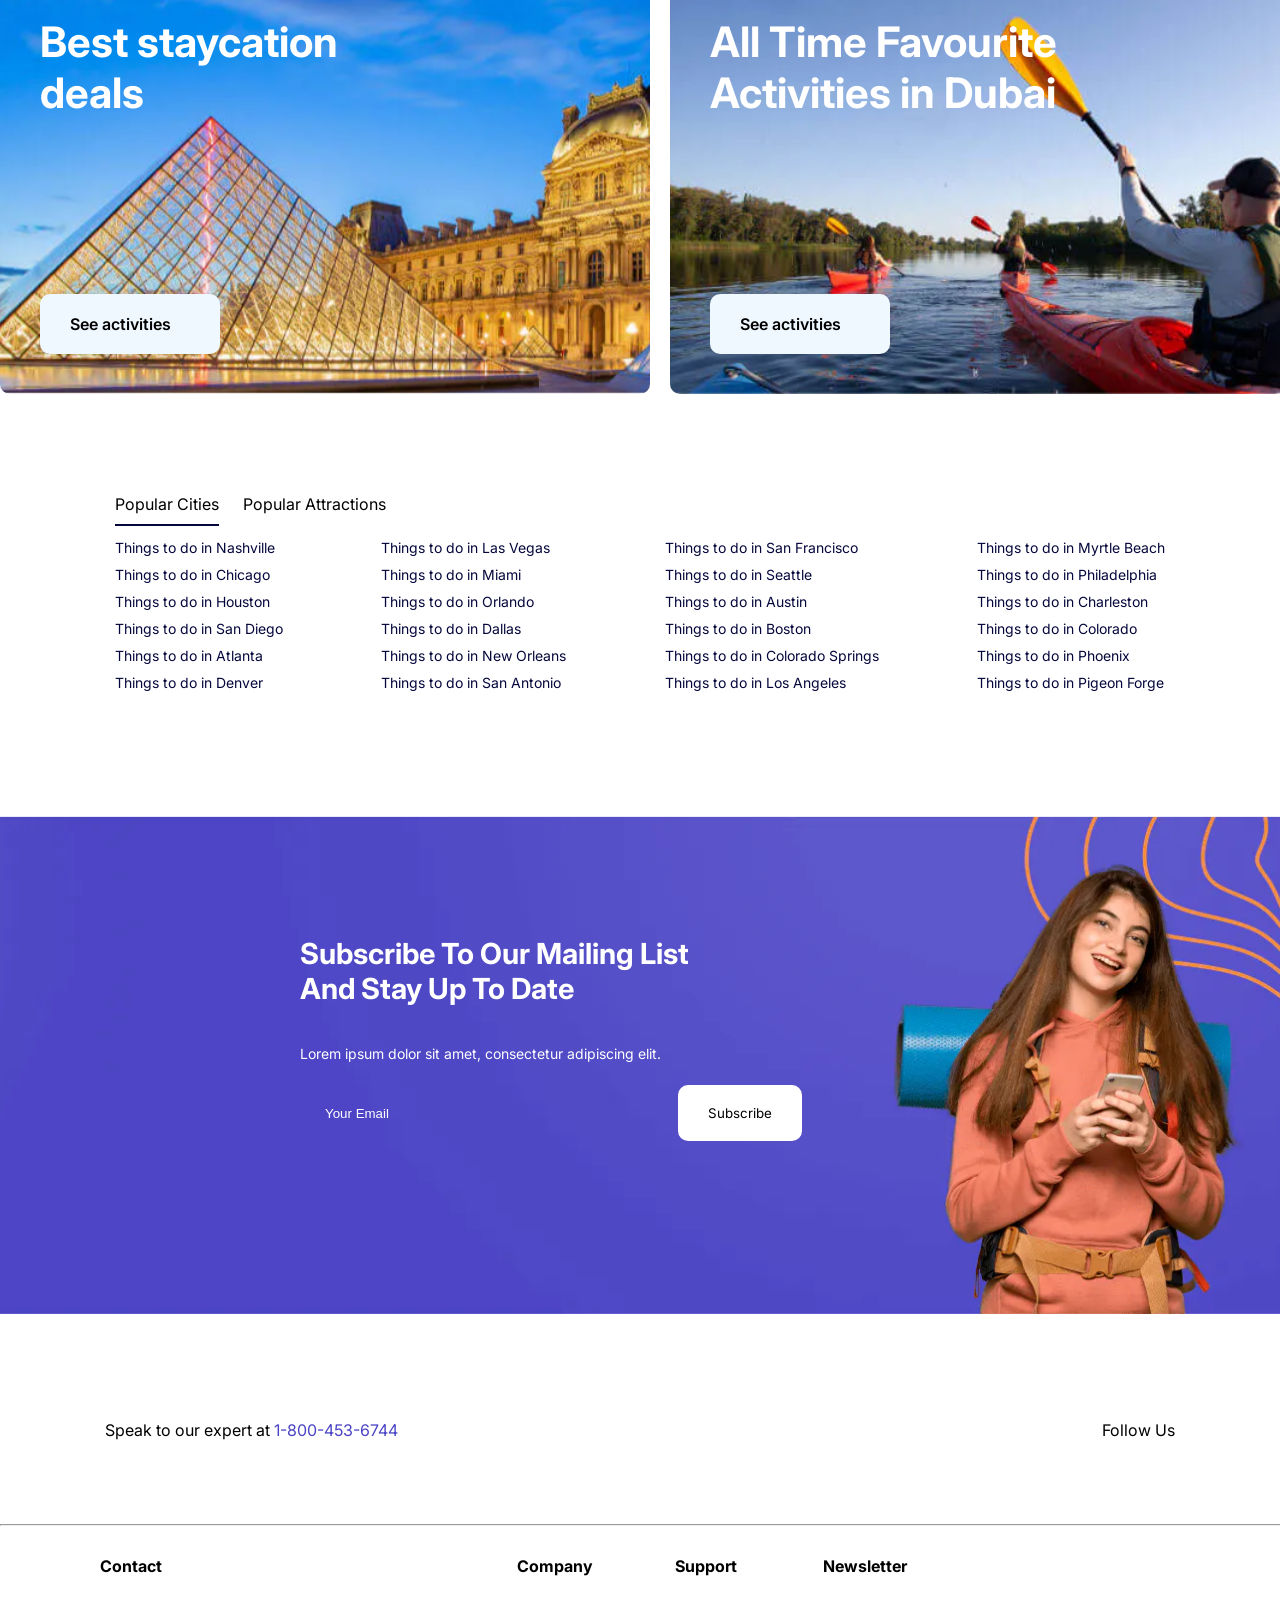
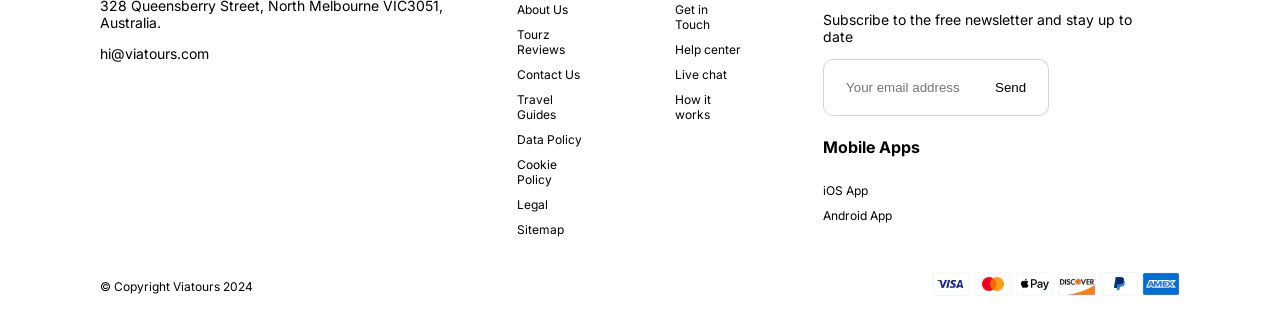
==== commit 2663b324: "new pull" ====
--- a/Figma/index.html
+++ b/Figma/index.html
@@ -4,74 +4,45 @@
     <meta charset="UTF-8" />
     <meta name="viewport" content="width=device-width, initial-scale=1.0" />
     <link rel="stylesheet" href="./styles.css" />
+
+    <!-- google-fonts -->
+    <link rel="preconnect" href="https://fonts.googleapis.com">
+    <link rel="preconnect" href="https://fonts.gstatic.com" crossorigin>
+    <link href="https://fonts.googleapis.com/css2?family=Inter:wght@100..900&display=swap" rel="stylesheet">
     <title>Document</title>
   </head>
   <body>
     <!-- Chaitanya -->
-    <header></header>
+    <div id="float"><img src="./img/header.png" alt=""></div>
+    <img id="bg" src="./img/picva.png" alt="">
+    <header>
+      <nav>         
+          <ul>
+            <li><img src="./img/logo.png" alt=""></li>
+            <li>Home</li>
+            <li>Tour</li>
+            <li>Destination</li>
+            <li>Activities</li>
+            <li>Page</li>
+            <li>Contact</li>
+          </ul>
+        
+        <div>
+          <div>USD</div>
+          <div>Help</div>
+          <div>Sign up</div>
+          <div>Log in</div>
+        </div>
+      </nav>
+      <p>One site, 300,000+ experiences you'll remember</p>
+      <div>Your Adventure Travel Experts In World!</div>
+    </header>
     <section></section>
 
     <main>
       <!-- Rakesh -->
-      <section class="pop">
-        <div class="get">
-          <div>
-            <h2>Popular things to do</h2>
-          </div>
-          <div>
-            <a href="#"> all</a>
-          </div>
-        </div> 
-        <div class="sel-con">
-          <div>
-            <img src="./Link (1).svg" alt="" />
-          </div>
-          <div>
-            <img src="./Link.png" alt="" />
-          </div>
-          <div>
-            <img src="./Link (1).png" alt="" />
-          </div>
-          <div>
-            <img src="./Link (2).png" alt="" />
-          </div>
-          <div>
-            <img src="./Link (3).png" alt="" />
-          </div>
-          <div>
-            <img src="./Link (5).png" alt="" />
-          </div>
-        </div>
-
-      </section>
-      <section class="Trip">
-        <div class="set">
-          <div>
-            <h2>Future Trips</h2>
-          </div>
-          <div id="bor">
-            <a >By Travel Style </a>
-          </div>
-        </div> 
-        <div class="Future"> 
-          
-          <div>
-            <img src="./div.swiper-slide (1).png" alt="" />
-          </div>
-          <div>
-            <img src="./div.swiper-slide (2).png" alt="" />
-          </div>
-          <div>
-            <img src="./div.swiper-slide (3).png" alt="" />
-          </div>
-          <div>
-            <img src="./div.swiper-slide (4).png" alt="" />
-          </div>
-        </div>
-
-
-
-      </section>
+      <section></section>
+      <section></section>
 
       <!--Himanshu  -->
       <section class="sec1">
@@ -129,13 +100,161 @@
         </div>
       </section>
       <!-- Vivek -->
-      <section></section>
+      <section id="loc">
+        <section>
+          <div>
+            <img src="./img/ex1.png" alt="">
+            <h1>932M</h1>
+            <p>Total Donations</p>
+          </div>
+          <div>
+            <img src="./img/ex2.png" alt="">
+            <h1>24M</h1>
+            <p>Campaigns Closed</p>
+          </div>
+          <div>
+            <img src="./img/ex3.png" alt="">
+            <h1>10M</h1>
+            <p>Happy People</p>
+          </div>
+          <div>
+            <img src="./img/ex4.png" alt="">
+            <h1>65M</h1>
+            <p>Our volunteers</p>
+          </div>
+        </section>
+        <section>
+          <div>
+            <div>
+            <p>Enjoy these cool staycation promotions in Singapore</p>
+            <h2>Best staycation </h2>
+            <h2>deals</h2>
+            </div>
+            <span>See activities</span>
+          </div>
+          <div>
+          <div>
+            <p>Don't forget to check out these activities while you're here</p>
+            <h2>All Time Favourite</h2>
+            <h2>Activities in Dubai</h2>
+          </div>
+            <span>See activities</span>
+          </div>
+        </section>
+      </section>
       <section></section>
       <!-- Sathwik -->
-      <section></section>
-      <section></section>
+      <section>
+        <div class="span">
+          <span>Popular Cities</span>
+          <span>Popular Attractions</span>
+        </div>
+        <div class="locations">
+          <div class="location-1">
+            <a href="#">Things to do in Nashville</a>
+            <a href="#">Things to do in Chicago</a>
+            <a href="#">Things to do in Houston</a>
+            <a href="#">Things to do in San Diego</a>
+            <a href="#">Things to do in Atlanta</a>
+            <a href="#">Things to do in Denver</a>
+          </div>
+          <div class="location-2">
+            <a href="#">Things to do in Las Vegas</a>
+            <a href="#">Things to do in Miami</a>
+            <a href="#">Things to do in Orlando</a>
+            <a href="#">Things to do in Dallas</a>
+            <a href="#">Things to do in New Orleans</a>
+            <a href="#">Things to do in San Antonio</a>
+          </div>
+          <div class="location-3">
+            <a href="#">Things to do in San Francisco</a>
+            <a href="#">Things to do in Seattle</a>
+            <a href="#">Things to do in Austin</a>
+            <a href="#">Things to do in Boston</a>
+            <a href="#">Things to do in Colorado Springs</a>
+            <a href="#">Things to do in Los Angeles</a>
+          </div>
+          <div class="location-4">
+            <a href="#">Things to do in Myrtle Beach</a>
+            <a href="#">Things to do in Philadelphia</a>
+            <a href="#">Things to do in Charleston</a>
+            <a href="#">Things to do in Colorado</a>
+            <a href="#">Things to do in Phoenix</a>
+            <a href="#">Things to do in Pigeon Forge</a>
+          </div>
+        </div>
+      </section>
+
+      <section id="image-section">
+        <div class="text">
+          <h4>Subscribe To Our Mailing List And Stay Up To Date</h4>
+          <p>Lorem ipsum dolor sit amet, consectetur adipiscing elit.</p>
+
+          <div class="input">
+            <input type="email" id="email" placeholder="Your Email">
+            <button>Subscribe</button>
+          </div>
+        </div>
+      </section>
     </main>
     <!-- Sathwik -->
-    <footer></footer>
+    <footer>
+      <div class="contact">
+        <p>Speak to our expert at <span>1-800-453-6744</span></p>
+        <p>Follow Us</p>
+      </div>
+
+      <hr>
+
+      <div class="links">
+        <div class="contact-link">
+          <h4>Contact</h4>
+          <p>328 Queensberry Street, North Melbourne VIC3051, Australia.</p>
+          <p>hi@viatours.com</p>
+        </div>
+
+        <div class="company-link">
+          <h4>Company</h4>
+          <a href="#">About Us</a>
+          <a href="#">Tourz Reviews</a>
+          <a href="#">Contact Us</a>
+          <a href="#">Travel Guides</a>
+          <a href="#">Data Policy</a>
+          <a href="#">Cookie Policy</a>
+          <a href="#">Legal</a>
+          <a href="#">Sitemap</a>
+        </div>
+        <div class="company-link">
+          <h4>Support</h4>
+          <a href="#">Get in Touch</a>
+          <a href="#">Help center</a>
+          <a href="#">Live chat</a>
+          <a href="#">How it works</a>
+        </div>
+        <div class="company-link">
+          <h4>Newsletter</h4>
+          <p>Subscribe to the free newsletter and stay up to date</p>
+          <div class="footer-input">
+            <input type="email" placeholder="Your email address">
+            <button>Send</button>
+          </div>
+          <h4>Mobile Apps</h4>
+          <a href="#">iOS App</a>
+          <a href="#">Android App</a>
+        </div>
+      </div>
+
+      <div class="bottom-footer">
+        <p>© Copyright Viatours 2024</p>
+        <div class="bank">
+          <img src="visa.png" alt="">
+          <img src="icici.png" alt="">
+          <img src="ipay.png" alt="">
+          <img src="discover.png" alt="">
+          <img src="paypal.png" alt="">
+          <img src="amex.png" alt="">
+        </div>
+      </div>
+    </footer>
   </body>
 </html>
--- a/Figma/styles.css
+++ b/Figma/styles.css
@@ -1,3 +1,8 @@
+body {
+  margin: 0px;
+  font-family: "Poppins", sans-serif;
+}
+
 .sec1 {
   margin: auto;
   max-width: 1320px;
@@ -88,73 +93,260 @@
   padding-bottom: 120px;
 }
 
-.pop {
+main section {
+  font-family: Inter;
+}
+main section .span {
+  margin: 10px 115px;
+}
+main section .span span:nth-of-type(1) {
+  margin-right: 20px;
+  border-bottom: 2px solid #05073C;
+  padding-bottom: 10px;
+}
+main section .span span:nth-of-type(2) {
+  -moz-columns: #000000;
+       columns: #000000;
+}
+main section .locations {
+  display: flex;
+  justify-content: space-between;
+  align-items: center;
+  margin: 10px 115px;
+}
+main section .locations .location-1, main section .locations .location-2, main section .locations .location-3, main section .locations .location-4 {
+  display: flex;
+  justify-content: space-evenly;
+  flex-direction: column;
+  margin-top: 10px;
+}
+main section .locations .location-1 a, main section .locations .location-2 a, main section .locations .location-3 a, main section .locations .location-4 a {
+  text-decoration: none;
+  color: #05073C;
+  font-weight: 400;
+  font-size: 14px;
+  padding: 5px 0;
+}
+main #image-section {
+  background-image: url(image-section.png);
+  width: auto;
+  height: 498px;
+  background-position: center;
+  background-size: cover;
+}
+main #image-section .text {
+  margin: 120px 0 0 300px;
+  width: 550px;
+  height: 258px;
+  color: rgb(255, 255, 255);
+}
+main #image-section .text h4 {
+  font-size: 29px;
+  padding-top: 120px;
+  width: 432px;
+}
+main #image-section .text p {
+  font-size: 14px;
+}
+main #image-section .text .input {
+  position: relative;
+  -webkit-backdrop-filter: blur(2px);
+          backdrop-filter: blur(2px);
+}
+main #image-section .text .input input {
+  background-color: transparent;
+  padding: 30px 25px;
+  width: 450px;
+  border: none;
+}
+main #image-section .text .input input::-moz-placeholder {
+  color: rgb(255, 255, 255);
+}
+main #image-section .text .input input::placeholder {
+  color: rgb(255, 255, 255);
+}
+main #image-section .text .input button {
+  position: absolute;
+  left: 440px;
+  transform: translate(-50%, -50%);
+  top: 50%;
+  background-color: rgb(255, 255, 255);
+  font-family: Inter;
+  border: none;
+  padding: 20px 30px;
+  border-radius: 10px;
+}
+
+footer {
+  font-family: Inter;
+}
+footer .contact {
+  display: flex;
+  justify-content: space-between;
+  padding: 90px 105px 60px 105px;
+}
+footer .contact p span {
+  color: #4A43C4;
+}
+footer hr {
+  width: 1290px;
+  color: lightgray;
+}
+footer .links {
+  display: flex;
+  justify-content: space-between;
+  padding: 0 100px;
+}
+footer .links p {
+  font-size: 14px;
+}
+footer .links .company-link {
+  display: flex;
+  flex-direction: column;
+  margin: 0 40px;
+}
+footer .links .company-link a {
+  text-decoration: none;
+  color: #000000;
+  margin: 5px 0;
+  font-size: 12px;
+}
+footer .links .company-link .footer-input {
+  position: relative;
+}
+footer .links .company-link .footer-input input {
+  padding: 20px 22px;
+  border: 1px solid lightgray;
+  border-radius: 10px;
+}
+footer .links .company-link .footer-input button {
+  position: absolute;
+  left: 150px;
+  padding: 20px 22px;
+  background-color: rgb(255, 255, 255);
+  border: 1px solid lightgray;
+  border-left: none;
+  border-top-right-radius: 10px;
+  border-bottom-right-radius: 10px;
+}
+footer .bottom-footer {
+  display: flex;
+  justify-content: space-between;
+  align-items: center;
+  padding: 25px 100px;
+}
+footer .bottom-footer p {
+  font-size: 12px;
+}
+
+#bg {
+  width: 100%;
+  z-index: -1;
+  position: absolute;
+}
+
+#float {
+  position: absolute;
+  height: 750px;
+  width: 340px;
+  top: 185px;
+  left: 1225px;
+}
+#float img {
+  width: 100%;
+}
+
+header {
+  height: 1050px;
+}
+header nav {
+  height: 88px;
+  width: 1320px;
   margin: auto;
-  max-width: 1320px;
-}
-.pop .get {
-  display: flex;
-  align-items: center;
-  justify-content: space-between;
-  font-family: sans-serif;
-}
-.pop .get > div:nth-of-type(1) {
-  margin: 5px 915px 40px 15px;
-  padding-left: 4px;
-}
-.pop .get > div:nth-of-type(2) {
-  border: 2px solid transparent;
-  margin-top: 21.88px;
-  padding: 6px 40px 6px 0px;
-  margin-bottom: 39px;
-}
-.pop .get > div:nth-of-type(2) a {
-  list-style-type: none;
-  text-decoration: none;
-  color: rgb(186, 14, 14);
-}
-.pop .sel-con {
-  display: flex;
-  justify-content: space-between;
-  align-items: center;
+  display: flex;
+  justify-content: space-between;
+}
+header nav ul {
+  align-items: center;
+  display: flex;
+  list-style: none;
+  gap: 25px;
+}
+header nav ul li:nth-of-type(2) {
+  color: rgb(255, 124, 46);
+}
+header nav > div {
+  display: flex;
+  align-items: center;
+  gap: 20px;
+}
+header nav > div > div:nth-of-type(4) {
+  padding: 10px 15px 10px 15px;
+  border: 1px solid;
+  border-radius: 25px;
+}
+header p {
+  font-size: 14px;
+  margin-top: 65px;
+  margin-left: 315px;
+}
+header > div {
+  width: 480px;
+  font-weight: 600;
+  font-size: 60px;
+  margin-left: 315px;
+}
+
+#loc {
+  width: 1320px;
   margin: auto;
 }
-
-.Trip {
-  margin: auto;
-  max-width: 1320px;
-}
-.Trip .set {
-  display: flex;
-  align-items: center;
-  justify-content: space-between;
-  font-family: sans-serif;
-}
-.Trip .set > div:nth-of-type(1) {
-  margin: 5px 915px 40px 15px;
-  padding-left: 4px;
-}
-.Trip .set > div:nth-of-type(2) {
-  border: 2px solid transparent;
-  margin-top: 21.88px;
-  padding: 6px 40px 6px 0px;
-  margin-bottom: 39px;
-}
-.Trip .set > div:nth-of-type(2) a {
-  width: 220px;
-  height: 60px;
-  top: 5px;
-  left: 1085px;
-  padding: 15.94px 20.8px 15.93px 21px;
-  gap: 0px;
-  border-radius: 12px 0px 0px 0px;
-  border: 1px 0px 0px 0px;
-  opacity: 0px;
-  border: 1px solid #E7E6E6;
-}
-.Trip .Future {
-  display: flex;
-  justify-content: space-between;
-  align-items: center;
-  margin: auto;
+#loc section:nth-of-type(1) {
+  margin-top: 100px;
+  width: 100%;
+  display: flex;
+  justify-content: space-evenly;
+  margin-bottom: 100px;
+}
+#loc section:nth-of-type(2) {
+  width: 100%;
+  display: flex;
+  justify-content: space-between;
+  gap: 20px;
+  margin-bottom: 100px;
+}
+#loc section:nth-of-type(2) > div {
+  padding: 40px;
+  color: white;
+  display: flex;
+  flex-direction: column;
+  justify-content: space-between;
+}
+#loc section:nth-of-type(2) > div h2 {
+  font-size: 42px;
+  margin: 0%;
+}
+#loc section:nth-of-type(2) > div span {
+  padding: 20px 30px 20px 30px;
+  border-radius: 10px;
+  width: 120px;
+  font-weight: 600;
+  color: black;
+  background-color: aliceblue;
+}
+#loc section:nth-of-type(2) > div:nth-of-type(1) {
+  height: 390px;
+  width: 630px;
+  border-radius: 10px;
+  background-image: url("./img/text.png");
+  background-position: center;
+  background-size: cover;
+}
+#loc section:nth-of-type(2) > div:nth-of-type(2) {
+  height: 390px;
+  width: 630px;
+  border-radius: 10px;
+  background-image: url("./img/text (1).png");
+  background-position: center;
+  background-size: cover;
 }/*# sourceMappingURL=styles.css.map */
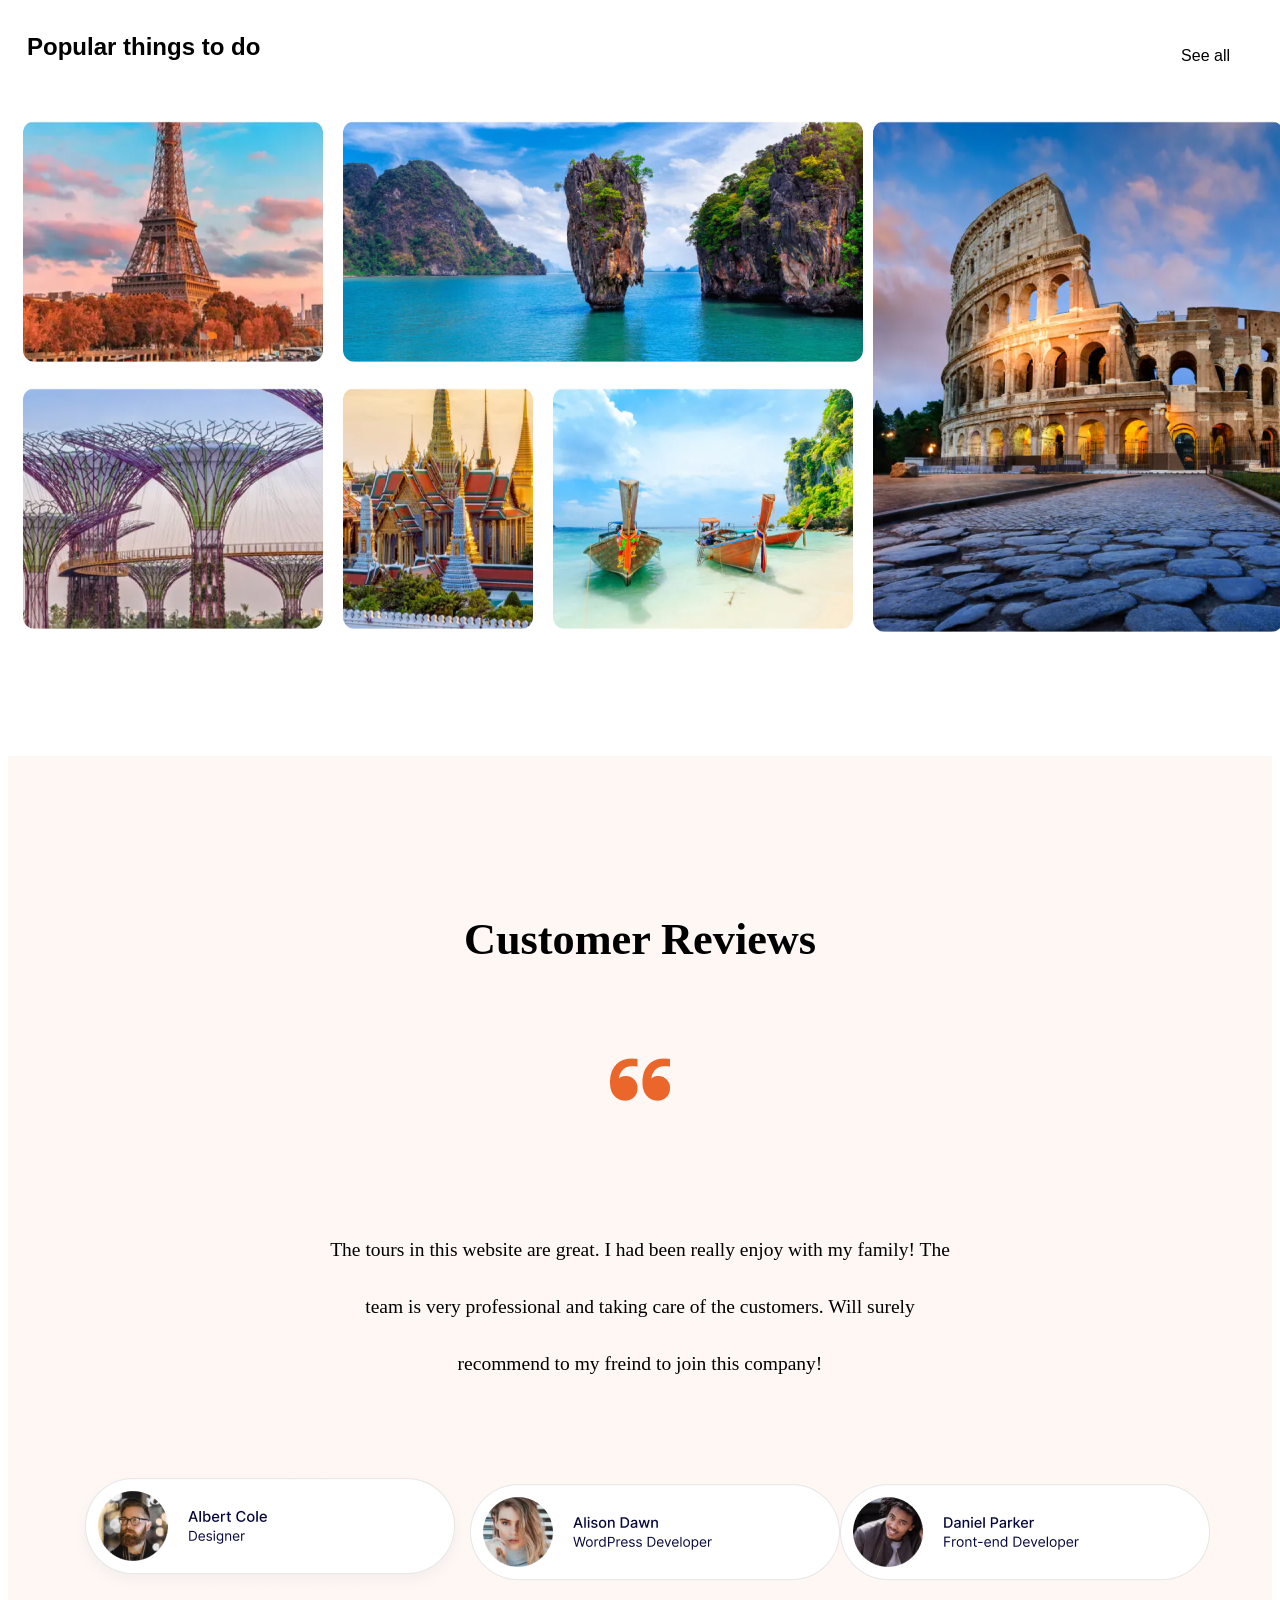
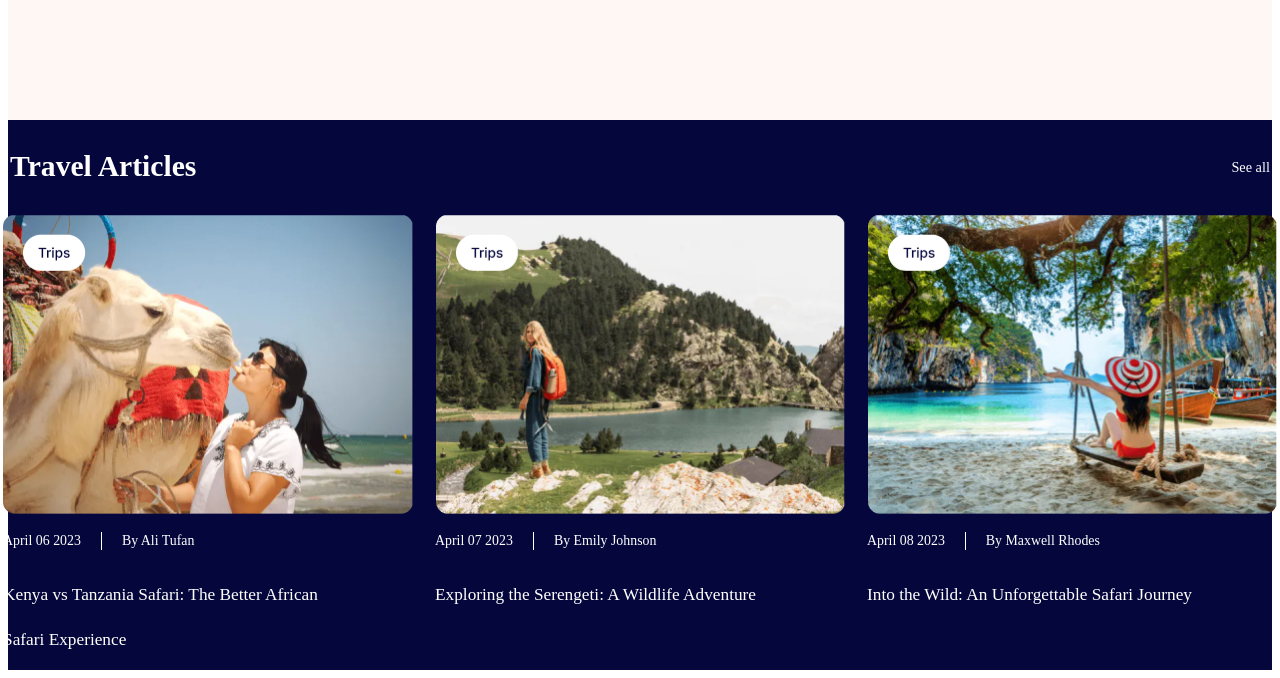
==== commit 5ad1198b: "completed vivek's part by himanshu" ====
--- a/Figma/index.html
+++ b/Figma/index.html
@@ -4,39 +4,11 @@
     <meta charset="UTF-8" />
     <meta name="viewport" content="width=device-width, initial-scale=1.0" />
     <link rel="stylesheet" href="./styles.css" />
-
-    <!-- google-fonts -->
-    <link rel="preconnect" href="https://fonts.googleapis.com">
-    <link rel="preconnect" href="https://fonts.gstatic.com" crossorigin>
-    <link href="https://fonts.googleapis.com/css2?family=Inter:wght@100..900&display=swap" rel="stylesheet">
     <title>Document</title>
   </head>
   <body>
     <!-- Chaitanya -->
-    <div id="float"><img src="./img/header.png" alt=""></div>
-    <img id="bg" src="./img/picva.png" alt="">
-    <header>
-      <nav>         
-          <ul>
-            <li><img src="./img/logo.png" alt=""></li>
-            <li>Home</li>
-            <li>Tour</li>
-            <li>Destination</li>
-            <li>Activities</li>
-            <li>Page</li>
-            <li>Contact</li>
-          </ul>
-        
-        <div>
-          <div>USD</div>
-          <div>Help</div>
-          <div>Sign up</div>
-          <div>Log in</div>
-        </div>
-      </nav>
-      <p>One site, 300,000+ experiences you'll remember</p>
-      <div>Your Adventure Travel Experts In World!</div>
-    </header>
+    <header></header>
     <section></section>
 
     <main>
@@ -99,162 +71,56 @@
           </div>
         </div>
       </section>
+      <!-- Himanshu -->
       <!-- Vivek -->
-      <section id="loc">
-        <section>
+      <section></section>
+      <!-- Vivek -->
+      <!-- Himanshu -->
+      <section class="sec3">
+        <div class="txt3">
+          <h2>Travel Articles</h2>
+          <p>See all</p>
+        </div>
+        <div class="contt">
           <div>
-            <img src="./img/ex1.png" alt="">
-            <h1>932M</h1>
-            <p>Total Donations</p>
+            <img src="Link.png" alt="" />
+            <div class="p1">
+              <p>April 06 2023</p>
+              <p>By Ali Tufan</p>
+            </div>
+            <div class="p2">
+              <div><p>Kenya vs Tanzania Safari: The Better African</p></div>
+              <div><p>Safari Experience</p></div>
+            </div>
           </div>
           <div>
-            <img src="./img/ex2.png" alt="">
-            <h1>24M</h1>
-            <p>Campaigns Closed</p>
+            <img src="Link-2.png" alt="" />
+            <div class="p1">
+              <p>April 07 2023</p>
+              <p>By Emily Johnson</p>
+            </div>
+            <div class="p2">
+              <div><p>Exploring the Serengeti: A Wildlife Adventure</p></div>
+            </div>
           </div>
           <div>
-            <img src="./img/ex3.png" alt="">
-            <h1>10M</h1>
-            <p>Happy People</p>
-          </div>
-          <div>
-            <img src="./img/ex4.png" alt="">
-            <h1>65M</h1>
-            <p>Our volunteers</p>
-          </div>
-        </section>
-        <section>
-          <div>
-            <div>
-            <p>Enjoy these cool staycation promotions in Singapore</p>
-            <h2>Best staycation </h2>
-            <h2>deals</h2>
+            <img src="Link-3.png" alt="" />
+            <div class="p1">
+              <p>April 08 2023</p>
+              <p>By Maxwell Rhodes</p>
             </div>
-            <span>See activities</span>
-          </div>
-          <div>
-          <div>
-            <p>Don't forget to check out these activities while you're here</p>
-            <h2>All Time Favourite</h2>
-            <h2>Activities in Dubai</h2>
-          </div>
-            <span>See activities</span>
-          </div>
-        </section>
-      </section>
-      <section></section>
-      <!-- Sathwik -->
-      <section>
-        <div class="span">
-          <span>Popular Cities</span>
-          <span>Popular Attractions</span>
-        </div>
-        <div class="locations">
-          <div class="location-1">
-            <a href="#">Things to do in Nashville</a>
-            <a href="#">Things to do in Chicago</a>
-            <a href="#">Things to do in Houston</a>
-            <a href="#">Things to do in San Diego</a>
-            <a href="#">Things to do in Atlanta</a>
-            <a href="#">Things to do in Denver</a>
-          </div>
-          <div class="location-2">
-            <a href="#">Things to do in Las Vegas</a>
-            <a href="#">Things to do in Miami</a>
-            <a href="#">Things to do in Orlando</a>
-            <a href="#">Things to do in Dallas</a>
-            <a href="#">Things to do in New Orleans</a>
-            <a href="#">Things to do in San Antonio</a>
-          </div>
-          <div class="location-3">
-            <a href="#">Things to do in San Francisco</a>
-            <a href="#">Things to do in Seattle</a>
-            <a href="#">Things to do in Austin</a>
-            <a href="#">Things to do in Boston</a>
-            <a href="#">Things to do in Colorado Springs</a>
-            <a href="#">Things to do in Los Angeles</a>
-          </div>
-          <div class="location-4">
-            <a href="#">Things to do in Myrtle Beach</a>
-            <a href="#">Things to do in Philadelphia</a>
-            <a href="#">Things to do in Charleston</a>
-            <a href="#">Things to do in Colorado</a>
-            <a href="#">Things to do in Phoenix</a>
-            <a href="#">Things to do in Pigeon Forge</a>
+            <div class="p2">
+              <div><p>Into the Wild: An Unforgettable Safari Journey</p></div>
+            </div>
           </div>
         </div>
       </section>
-
-      <section id="image-section">
-        <div class="text">
-          <h4>Subscribe To Our Mailing List And Stay Up To Date</h4>
-          <p>Lorem ipsum dolor sit amet, consectetur adipiscing elit.</p>
-
-          <div class="input">
-            <input type="email" id="email" placeholder="Your Email">
-            <button>Subscribe</button>
-          </div>
-        </div>
-      </section>
+      <!-- Himanshu -->
+      <!-- Sathwik -->
+      <section></section>
+      <section></section>
     </main>
     <!-- Sathwik -->
-    <footer>
-      <div class="contact">
-        <p>Speak to our expert at <span>1-800-453-6744</span></p>
-        <p>Follow Us</p>
-      </div>
-
-      <hr>
-
-      <div class="links">
-        <div class="contact-link">
-          <h4>Contact</h4>
-          <p>328 Queensberry Street, North Melbourne VIC3051, Australia.</p>
-          <p>hi@viatours.com</p>
-        </div>
-
-        <div class="company-link">
-          <h4>Company</h4>
-          <a href="#">About Us</a>
-          <a href="#">Tourz Reviews</a>
-          <a href="#">Contact Us</a>
-          <a href="#">Travel Guides</a>
-          <a href="#">Data Policy</a>
-          <a href="#">Cookie Policy</a>
-          <a href="#">Legal</a>
-          <a href="#">Sitemap</a>
-        </div>
-        <div class="company-link">
-          <h4>Support</h4>
-          <a href="#">Get in Touch</a>
-          <a href="#">Help center</a>
-          <a href="#">Live chat</a>
-          <a href="#">How it works</a>
-        </div>
-        <div class="company-link">
-          <h4>Newsletter</h4>
-          <p>Subscribe to the free newsletter and stay up to date</p>
-          <div class="footer-input">
-            <input type="email" placeholder="Your email address">
-            <button>Send</button>
-          </div>
-          <h4>Mobile Apps</h4>
-          <a href="#">iOS App</a>
-          <a href="#">Android App</a>
-        </div>
-      </div>
-
-      <div class="bottom-footer">
-        <p>© Copyright Viatours 2024</p>
-        <div class="bank">
-          <img src="visa.png" alt="">
-          <img src="icici.png" alt="">
-          <img src="ipay.png" alt="">
-          <img src="discover.png" alt="">
-          <img src="paypal.png" alt="">
-          <img src="amex.png" alt="">
-        </div>
-      </div>
-    </footer>
+    <footer></footer>
   </body>
 </html>
--- a/Figma/styles.css
+++ b/Figma/styles.css
@@ -1,8 +1,3 @@
-body {
-  margin: 0px;
-  font-family: "Poppins", sans-serif;
-}
-
 .sec1 {
   margin: auto;
   max-width: 1320px;
@@ -93,260 +88,67 @@
   padding-bottom: 120px;
 }
 
-main section {
-  font-family: Inter;
-}
-main section .span {
-  margin: 10px 115px;
-}
-main section .span span:nth-of-type(1) {
-  margin-right: 20px;
-  border-bottom: 2px solid #05073C;
-  padding-bottom: 10px;
-}
-main section .span span:nth-of-type(2) {
-  -moz-columns: #000000;
-       columns: #000000;
-}
-main section .locations {
-  display: flex;
-  justify-content: space-between;
-  align-items: center;
-  margin: 10px 115px;
-}
-main section .locations .location-1, main section .locations .location-2, main section .locations .location-3, main section .locations .location-4 {
-  display: flex;
-  justify-content: space-evenly;
-  flex-direction: column;
-  margin-top: 10px;
-}
-main section .locations .location-1 a, main section .locations .location-2 a, main section .locations .location-3 a, main section .locations .location-4 a {
-  text-decoration: none;
-  color: #05073C;
-  font-weight: 400;
-  font-size: 14px;
-  padding: 5px 0;
-}
-main #image-section {
-  background-image: url(image-section.png);
-  width: auto;
-  height: 498px;
-  background-position: center;
-  background-size: cover;
-}
-main #image-section .text {
-  margin: 120px 0 0 300px;
-  width: 550px;
-  height: 258px;
-  color: rgb(255, 255, 255);
-}
-main #image-section .text h4 {
-  font-size: 29px;
-  padding-top: 120px;
-  width: 432px;
-}
-main #image-section .text p {
-  font-size: 14px;
-}
-main #image-section .text .input {
-  position: relative;
-  -webkit-backdrop-filter: blur(2px);
-          backdrop-filter: blur(2px);
-}
-main #image-section .text .input input {
-  background-color: transparent;
-  padding: 30px 25px;
-  width: 450px;
-  border: none;
-}
-main #image-section .text .input input::-moz-placeholder {
-  color: rgb(255, 255, 255);
-}
-main #image-section .text .input input::placeholder {
-  color: rgb(255, 255, 255);
-}
-main #image-section .text .input button {
-  position: absolute;
-  left: 440px;
-  transform: translate(-50%, -50%);
-  top: 50%;
-  background-color: rgb(255, 255, 255);
-  font-family: Inter;
-  border: none;
-  padding: 20px 30px;
-  border-radius: 10px;
-}
-
-footer {
-  font-family: Inter;
-}
-footer .contact {
-  display: flex;
-  justify-content: space-between;
-  padding: 90px 105px 60px 105px;
-}
-footer .contact p span {
-  color: #4A43C4;
-}
-footer hr {
-  width: 1290px;
-  color: lightgray;
-}
-footer .links {
-  display: flex;
-  justify-content: space-between;
-  padding: 0 100px;
-}
-footer .links p {
-  font-size: 14px;
-}
-footer .links .company-link {
+.sec3 {
+  max-width: 1920px;
+  background-color: rgb(5, 7, 60);
+  margin: auto;
   display: flex;
   flex-direction: column;
-  margin: 0 40px;
+  justify-content: center;
+  align-items: center;
 }
-footer .links .company-link a {
-  text-decoration: none;
-  color: #000000;
-  margin: 5px 0;
-  font-size: 12px;
-}
-footer .links .company-link .footer-input {
-  position: relative;
-}
-footer .links .company-link .footer-input input {
-  padding: 20px 22px;
-  border: 1px solid lightgray;
-  border-radius: 10px;
-}
-footer .links .company-link .footer-input button {
-  position: absolute;
-  left: 150px;
-  padding: 20px 22px;
-  background-color: rgb(255, 255, 255);
-  border: 1px solid lightgray;
-  border-left: none;
-  border-top-right-radius: 10px;
-  border-bottom-right-radius: 10px;
-}
-footer .bottom-footer {
-  display: flex;
-  justify-content: space-between;
-  align-items: center;
-  padding: 25px 100px;
-}
-footer .bottom-footer p {
-  font-size: 12px;
-}
-
-#bg {
-  width: 100%;
-  z-index: -1;
-  position: absolute;
-}
-
-#float {
-  position: absolute;
-  height: 750px;
-  width: 340px;
-  top: 185px;
-  left: 1225px;
-}
-#float img {
-  width: 100%;
-}
-
-header {
-  height: 1050px;
-}
-header nav {
-  height: 88px;
-  width: 1320px;
-  margin: auto;
-  display: flex;
-  justify-content: space-between;
-}
-header nav ul {
-  align-items: center;
-  display: flex;
-  list-style: none;
-  gap: 25px;
-}
-header nav ul li:nth-of-type(2) {
-  color: rgb(255, 124, 46);
-}
-header nav > div {
-  display: flex;
-  align-items: center;
-  gap: 20px;
-}
-header nav > div > div:nth-of-type(4) {
-  padding: 10px 15px 10px 15px;
-  border: 1px solid;
-  border-radius: 25px;
-}
-header p {
-  font-size: 14px;
-  margin-top: 65px;
-  margin-left: 315px;
-}
-header > div {
-  width: 480px;
-  font-weight: 600;
-  font-size: 60px;
-  margin-left: 315px;
-}
-
-#loc {
-  width: 1320px;
-  margin: auto;
-}
-#loc section:nth-of-type(1) {
-  margin-top: 100px;
-  width: 100%;
-  display: flex;
-  justify-content: space-evenly;
-  margin-bottom: 100px;
-}
-#loc section:nth-of-type(2) {
-  width: 100%;
-  display: flex;
-  justify-content: space-between;
-  gap: 20px;
-  margin-bottom: 100px;
-}
-#loc section:nth-of-type(2) > div {
-  padding: 40px;
+.sec3 .txt3 {
   color: white;
   display: flex;
-  flex-direction: column;
-  justify-content: space-between;
+  justify-content: center;
+  align-items: center;
+  gap: 1035px;
 }
-#loc section:nth-of-type(2) > div h2 {
-  font-size: 42px;
-  margin: 0%;
+.sec3 .txt3 h2 {
+  font-family: Inter;
+  font-size: 29.65px;
+  font-weight: 700;
+  line-height: 45px;
+  text-align: left;
 }
-#loc section:nth-of-type(2) > div span {
-  padding: 20px 30px 20px 30px;
-  border-radius: 10px;
-  width: 120px;
-  font-weight: 600;
-  color: black;
-  background-color: aliceblue;
+.sec3 .txt3 p {
+  font-family: Inter;
+  font-size: 14.3px;
+  font-weight: 400;
+  line-height: 28.13px;
+  text-align: left;
 }
-#loc section:nth-of-type(2) > div:nth-of-type(1) {
-  height: 390px;
-  width: 630px;
-  border-radius: 10px;
-  background-image: url("./img/text.png");
-  background-position: center;
-  background-size: cover;
+.sec3 .contt {
+  display: flex;
+  gap: 22px;
 }
-#loc section:nth-of-type(2) > div:nth-of-type(2) {
-  height: 390px;
-  width: 630px;
-  border-radius: 10px;
-  background-image: url("./img/text (1).png");
-  background-position: center;
-  background-size: cover;
+.sec3 .contt img {
+  width: 409.98px;
+  height: 299.98px;
+  top: 95px;
+  left: 15px;
+  gap: 0px;
+  opacity: 0px;
+}
+.sec3 .contt .p1 {
+  display: flex;
+  color: white;
+  gap: 20px;
+  font-family: Inter;
+  font-size: 13.89px;
+  font-weight: 400;
+  line-height: 18.2px;
+  text-align: left;
+}
+.sec3 .contt .p1 > p:nth-of-type(1) {
+  border-right: 1px solid white;
+  padding-right: 20px;
+}
+.sec3 .contt .p2 {
+  color: white;
+  font-family: Inter;
+  font-size: 17.3px;
+  font-weight: 500;
+  line-height: 27px;
+  text-align: left;
 }/*# sourceMappingURL=styles.css.map */
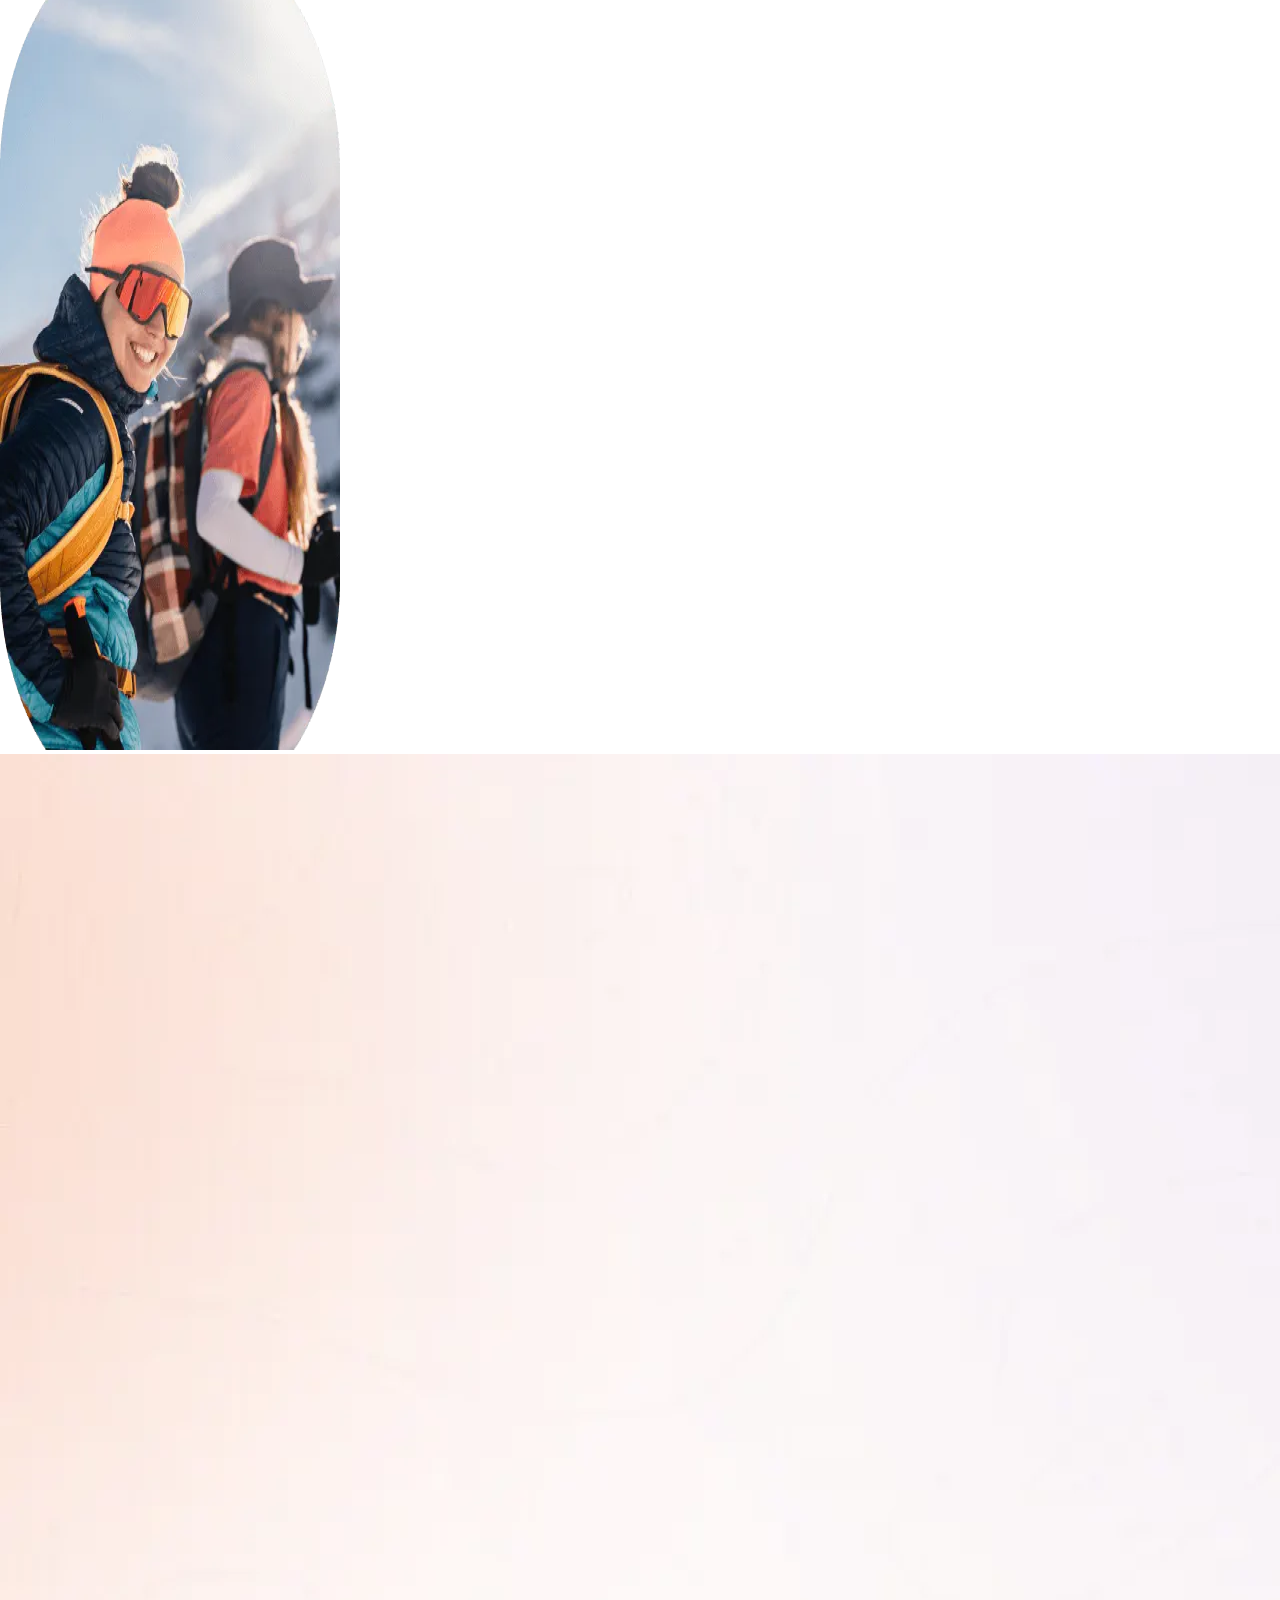
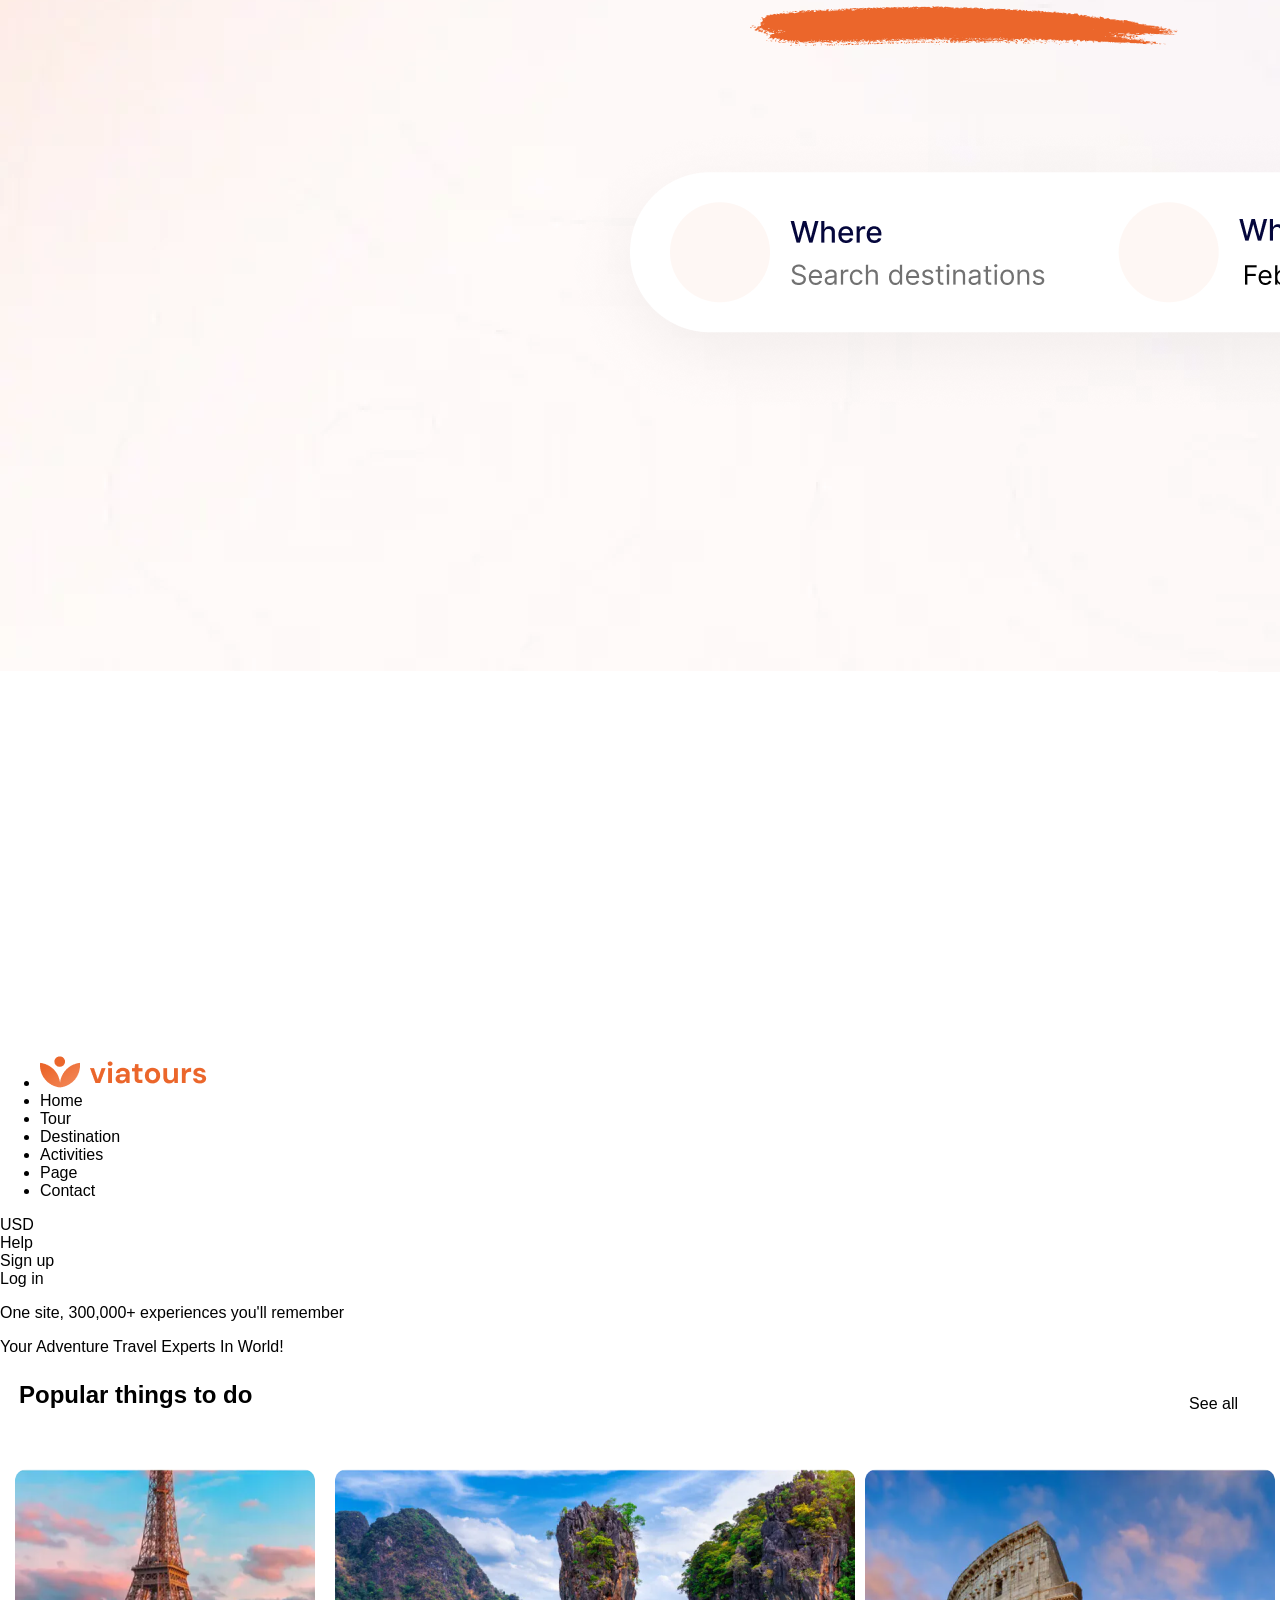
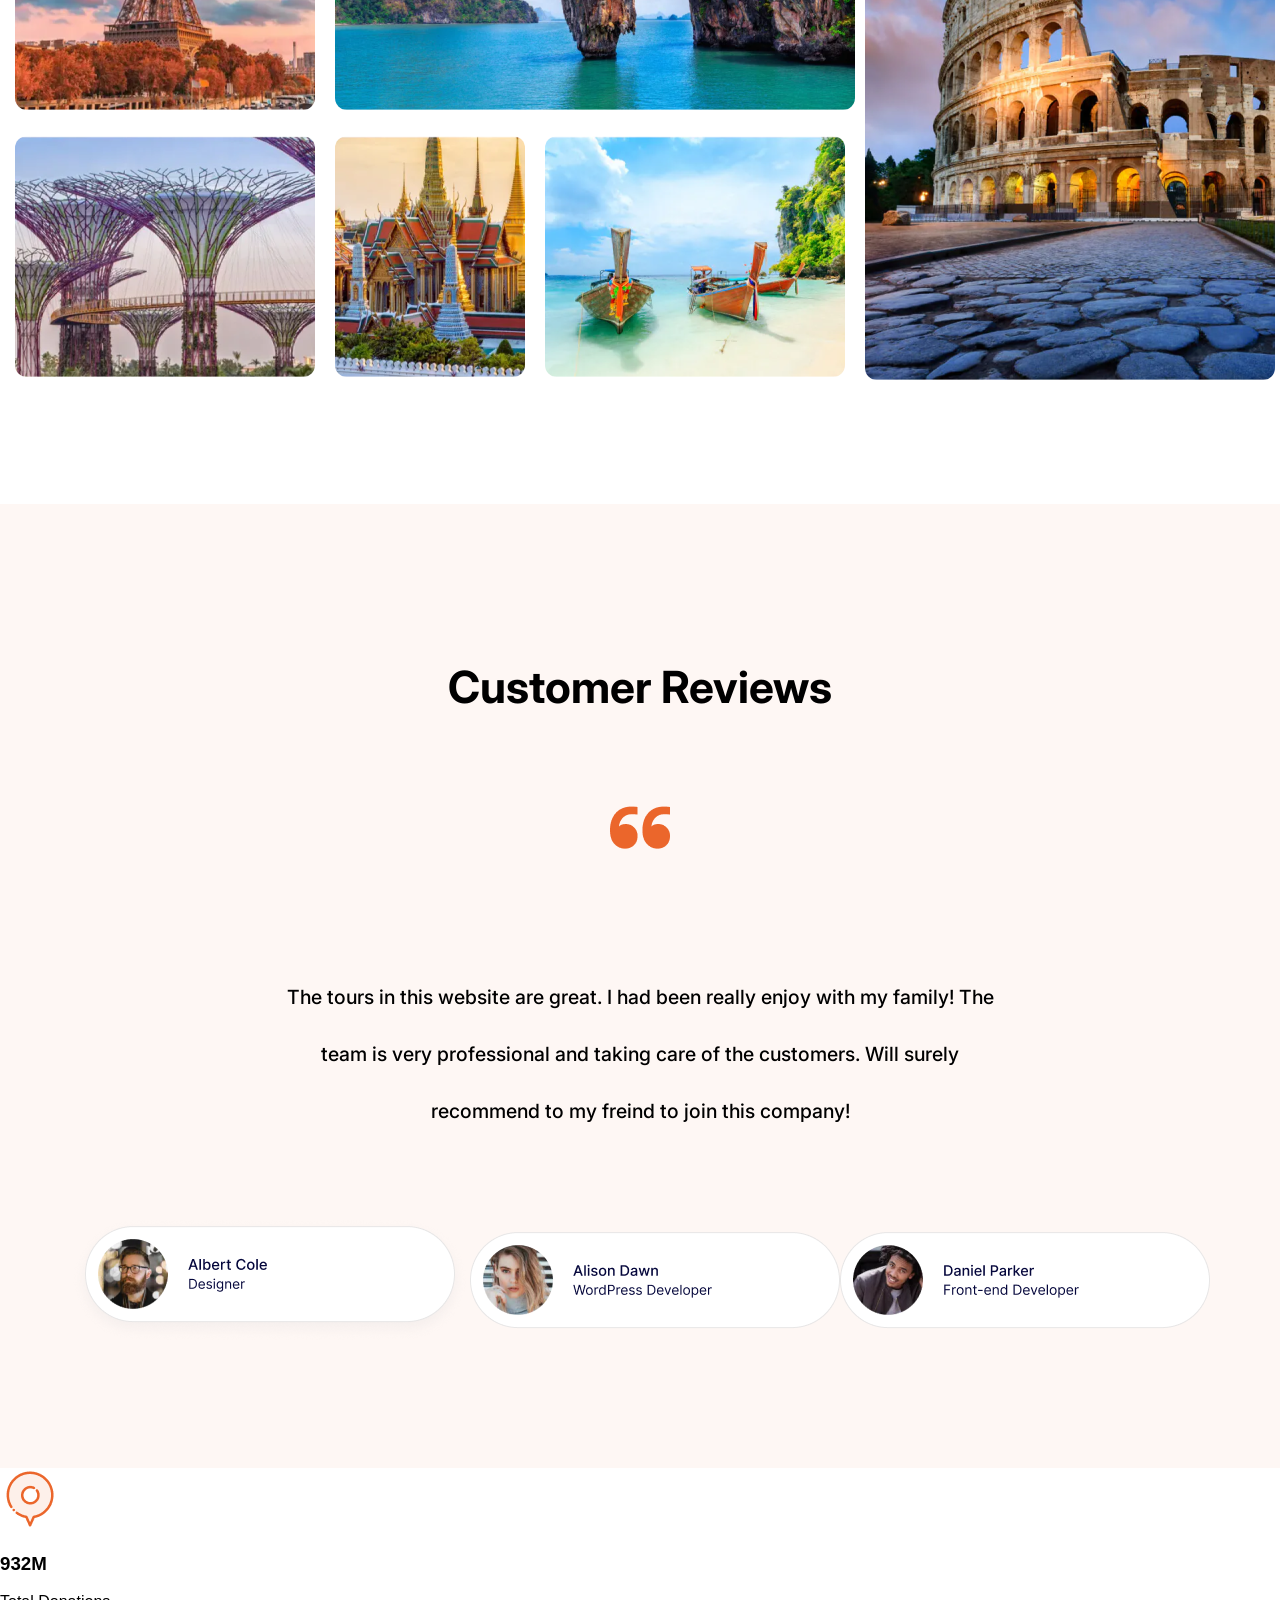
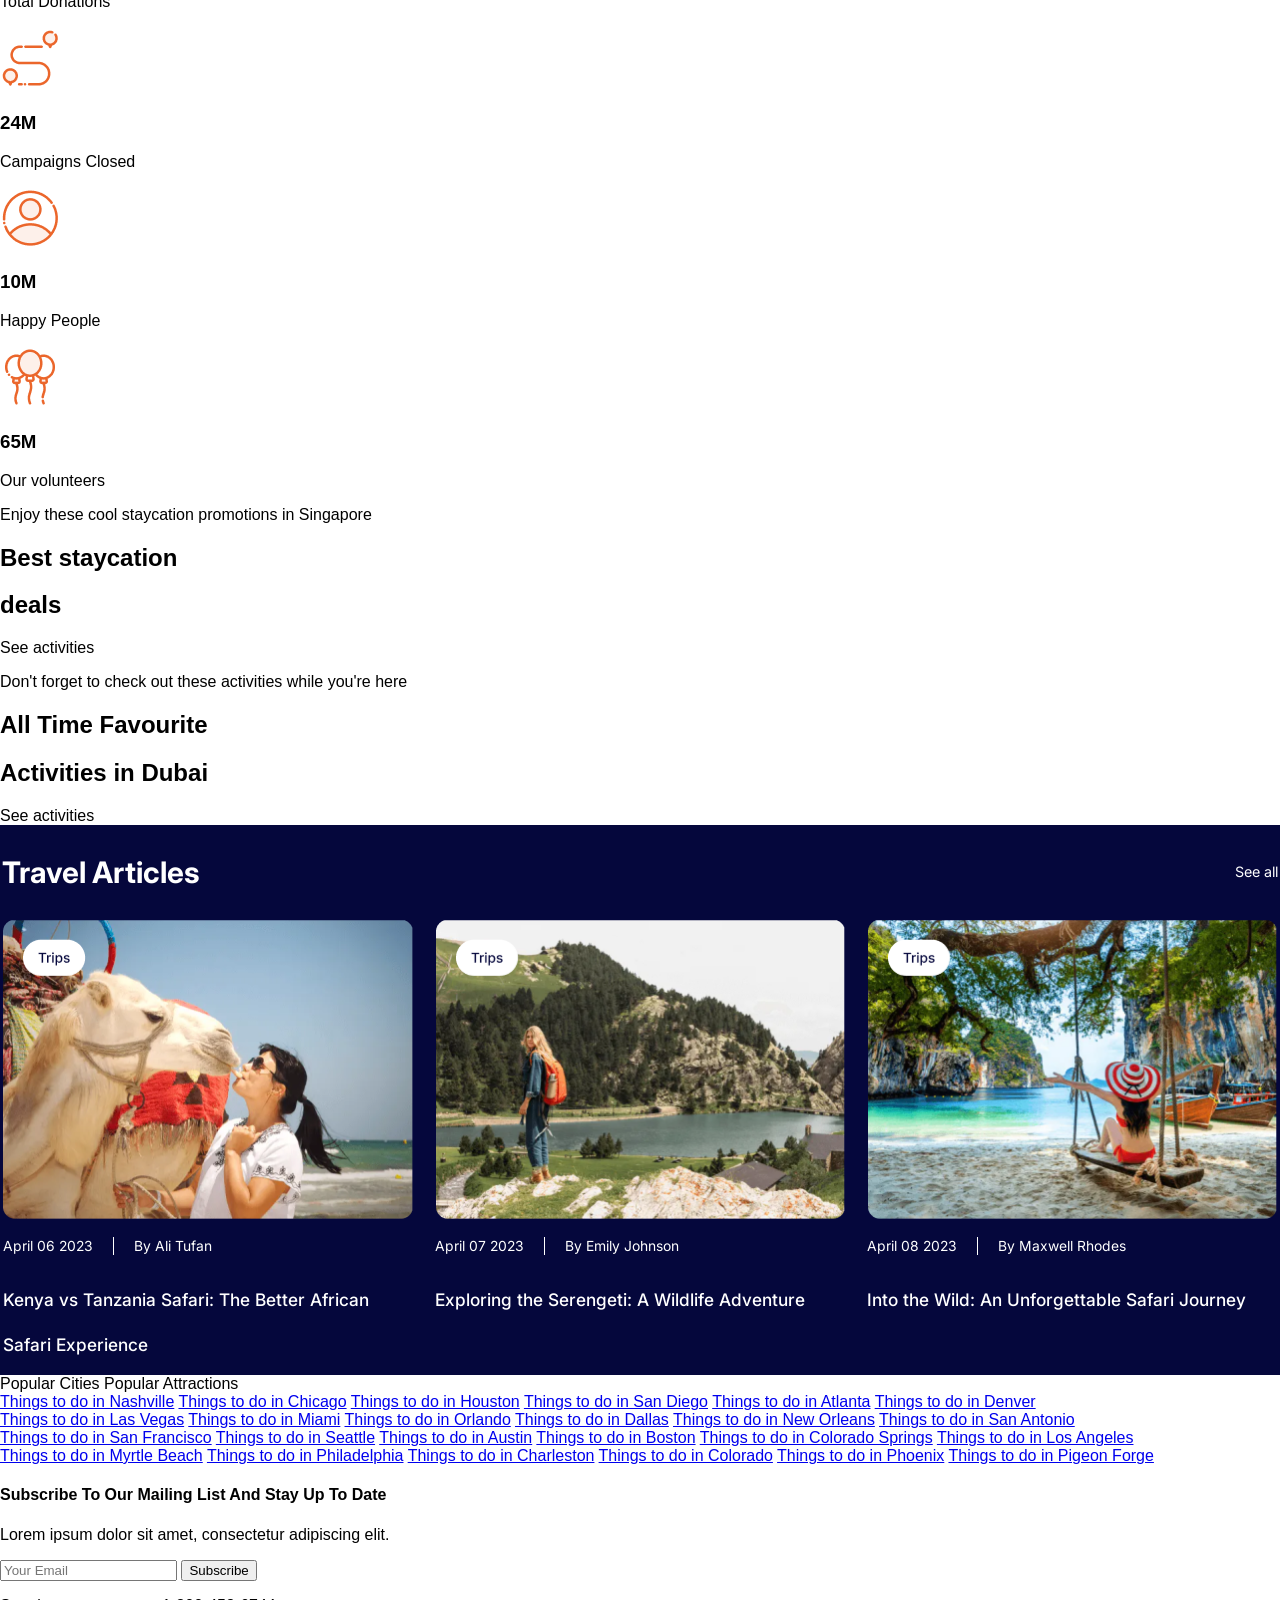
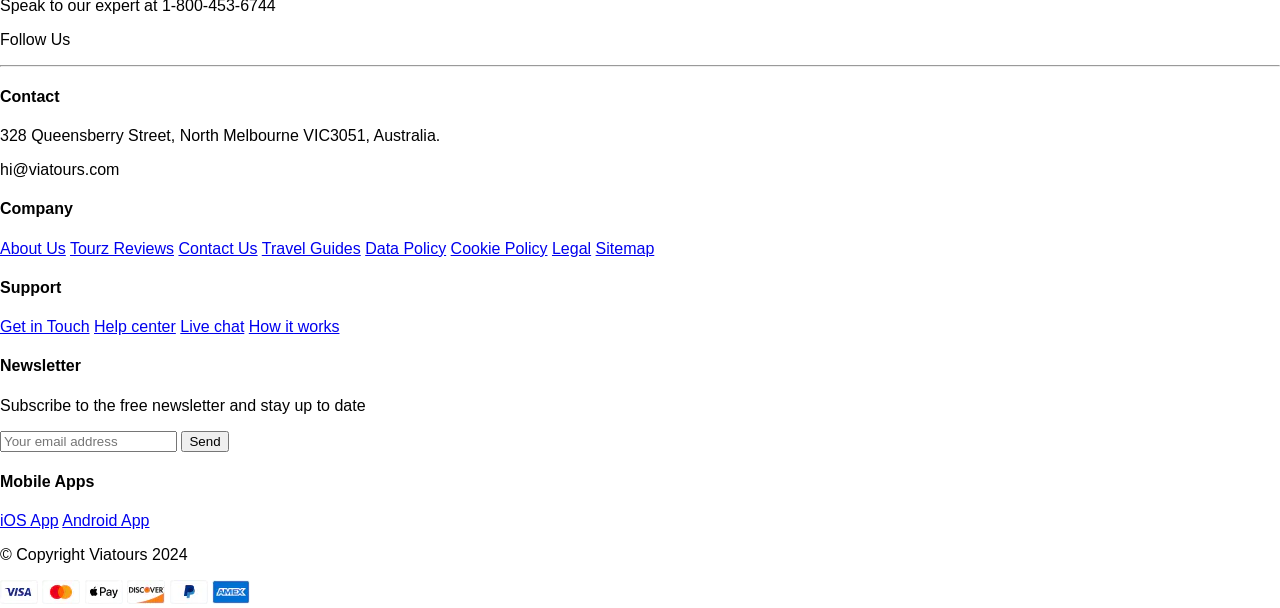
==== commit 7e3a97a9: "Merge branch 'main' into Himanshu-Day4" ====
--- a/Figma/index.html
+++ b/Figma/index.html
@@ -4,11 +4,39 @@
     <meta charset="UTF-8" />
     <meta name="viewport" content="width=device-width, initial-scale=1.0" />
     <link rel="stylesheet" href="./styles.css" />
+
+    <!-- google-fonts -->
+    <link rel="preconnect" href="https://fonts.googleapis.com">
+    <link rel="preconnect" href="https://fonts.gstatic.com" crossorigin>
+    <link href="https://fonts.googleapis.com/css2?family=Inter:wght@100..900&display=swap" rel="stylesheet">
     <title>Document</title>
   </head>
   <body>
     <!-- Chaitanya -->
-    <header></header>
+    <div id="float"><img src="./img/header.png" alt=""></div>
+    <img id="bg" src="./img/picva.png" alt="">
+    <header>
+      <nav>         
+          <ul>
+            <li><img src="./img/logo.png" alt=""></li>
+            <li>Home</li>
+            <li>Tour</li>
+            <li>Destination</li>
+            <li>Activities</li>
+            <li>Page</li>
+            <li>Contact</li>
+          </ul>
+        
+        <div>
+          <div>USD</div>
+          <div>Help</div>
+          <div>Sign up</div>
+          <div>Log in</div>
+        </div>
+      </nav>
+      <p>One site, 300,000+ experiences you'll remember</p>
+      <div>Your Adventure Travel Experts In World!</div>
+    </header>
     <section></section>
 
     <main>
@@ -71,11 +99,52 @@
           </div>
         </div>
       </section>
-      <!-- Himanshu -->
-      <!-- Vivek -->
-      <section></section>
-      <!-- Vivek -->
-      <!-- Himanshu -->
+          
+      
+
+      <section id="loc">
+        <section>
+          <div>
+            <img src="./img/ex1.png" alt="">
+            <h1>932M</h1>
+            <p>Total Donations</p>
+          </div>
+          <div>
+            <img src="./img/ex2.png" alt="">
+            <h1>24M</h1>
+            <p>Campaigns Closed</p>
+          </div>
+          <div>
+            <img src="./img/ex3.png" alt="">
+            <h1>10M</h1>
+            <p>Happy People</p>
+          </div>
+          <div>
+            <img src="./img/ex4.png" alt="">
+            <h1>65M</h1>
+            <p>Our volunteers</p>
+          </div>
+        </section>
+        <section>
+          <div>
+            <div>
+            <p>Enjoy these cool staycation promotions in Singapore</p>
+            <h2>Best staycation </h2>
+            <h2>deals</h2>
+            </div>
+            <span>See activities</span>
+          </div>
+          <div>
+          <div>
+            <p>Don't forget to check out these activities while you're here</p>
+            <h2>All Time Favourite</h2>
+            <h2>Activities in Dubai</h2>
+          </div>
+            <span>See activities</span>
+          </div>
+        </section>
+      </section>
+      <!-- Himanshu 2nd --!><!-- Himanshu -->
       <section class="sec3">
         <div class="txt3">
           <h2>Travel Articles</h2>
@@ -115,12 +184,120 @@
           </div>
         </div>
       </section>
-      <!-- Himanshu -->
+      
+
       <!-- Sathwik -->
-      <section></section>
-      <section></section>
+      <section>
+        <div class="span">
+          <span>Popular Cities</span>
+          <span>Popular Attractions</span>
+        </div>
+        <div class="locations">
+          <div class="location-1">
+            <a href="#">Things to do in Nashville</a>
+            <a href="#">Things to do in Chicago</a>
+            <a href="#">Things to do in Houston</a>
+            <a href="#">Things to do in San Diego</a>
+            <a href="#">Things to do in Atlanta</a>
+            <a href="#">Things to do in Denver</a>
+          </div>
+          <div class="location-2">
+            <a href="#">Things to do in Las Vegas</a>
+            <a href="#">Things to do in Miami</a>
+            <a href="#">Things to do in Orlando</a>
+            <a href="#">Things to do in Dallas</a>
+            <a href="#">Things to do in New Orleans</a>
+            <a href="#">Things to do in San Antonio</a>
+          </div>
+          <div class="location-3">
+            <a href="#">Things to do in San Francisco</a>
+            <a href="#">Things to do in Seattle</a>
+            <a href="#">Things to do in Austin</a>
+            <a href="#">Things to do in Boston</a>
+            <a href="#">Things to do in Colorado Springs</a>
+            <a href="#">Things to do in Los Angeles</a>
+          </div>
+          <div class="location-4">
+            <a href="#">Things to do in Myrtle Beach</a>
+            <a href="#">Things to do in Philadelphia</a>
+            <a href="#">Things to do in Charleston</a>
+            <a href="#">Things to do in Colorado</a>
+            <a href="#">Things to do in Phoenix</a>
+            <a href="#">Things to do in Pigeon Forge</a>
+          </div>
+        </div>
+      </section>
+
+      <section id="image-section">
+        <div class="text">
+          <h4>Subscribe To Our Mailing List And Stay Up To Date</h4>
+          <p>Lorem ipsum dolor sit amet, consectetur adipiscing elit.</p>
+
+          <div class="input">
+            <input type="email" id="email" placeholder="Your Email">
+            <button>Subscribe</button>
+          </div>
+        </div>
+      </section>
     </main>
     <!-- Sathwik -->
-    <footer></footer>
+    <footer>
+      <div class="contact">
+        <p>Speak to our expert at <span>1-800-453-6744</span></p>
+        <p>Follow Us</p>
+      </div>
+
+      <hr>
+
+      <div class="links">
+        <div class="contact-link">
+          <h4>Contact</h4>
+          <p>328 Queensberry Street, North Melbourne VIC3051, Australia.</p>
+          <p>hi@viatours.com</p>
+        </div>
+
+        <div class="company-link">
+          <h4>Company</h4>
+          <a href="#">About Us</a>
+          <a href="#">Tourz Reviews</a>
+          <a href="#">Contact Us</a>
+          <a href="#">Travel Guides</a>
+          <a href="#">Data Policy</a>
+          <a href="#">Cookie Policy</a>
+          <a href="#">Legal</a>
+          <a href="#">Sitemap</a>
+        </div>
+        <div class="company-link">
+          <h4>Support</h4>
+          <a href="#">Get in Touch</a>
+          <a href="#">Help center</a>
+          <a href="#">Live chat</a>
+          <a href="#">How it works</a>
+        </div>
+        <div class="company-link">
+          <h4>Newsletter</h4>
+          <p>Subscribe to the free newsletter and stay up to date</p>
+          <div class="footer-input">
+            <input type="email" placeholder="Your email address">
+            <button>Send</button>
+          </div>
+          <h4>Mobile Apps</h4>
+          <a href="#">iOS App</a>
+          <a href="#">Android App</a>
+        </div>
+      </div>
+
+      <div class="bottom-footer">
+        <p>© Copyright Viatours 2024</p>
+        <div class="bank">
+          <img src="visa.png" alt="">
+          <img src="icici.png" alt="">
+          <img src="ipay.png" alt="">
+          <img src="discover.png" alt="">
+          <img src="paypal.png" alt="">
+          <img src="amex.png" alt="">
+        </div>
+      </div>
+    </footer>
   </body>
 </html>
--- a/Figma/styles.css
+++ b/Figma/styles.css
@@ -1,3 +1,8 @@
+body {
+  margin: 0px;
+  font-family: "Poppins", sans-serif;
+}
+
 .sec1 {
   margin: auto;
   max-width: 1320px;
@@ -87,6 +92,7 @@
   align-items: center;
   padding-bottom: 120px;
 }
+
 
 .sec3 {
   max-width: 1920px;
@@ -151,4 +157,262 @@
   font-weight: 500;
   line-height: 27px;
   text-align: left;
+
+main section {
+  font-family: Inter;
+}
+main section .span {
+  margin: 10px 115px;
+}
+main section .span span:nth-of-type(1) {
+  margin-right: 20px;
+  border-bottom: 2px solid #05073C;
+  padding-bottom: 10px;
+}
+main section .span span:nth-of-type(2) {
+  -moz-columns: #000000;
+       columns: #000000;
+}
+main section .locations {
+  display: flex;
+  justify-content: space-between;
+  align-items: center;
+  margin: 10px 115px;
+}
+main section .locations .location-1, main section .locations .location-2, main section .locations .location-3, main section .locations .location-4 {
+  display: flex;
+  justify-content: space-evenly;
+  flex-direction: column;
+  margin-top: 10px;
+}
+main section .locations .location-1 a, main section .locations .location-2 a, main section .locations .location-3 a, main section .locations .location-4 a {
+  text-decoration: none;
+  color: #05073C;
+  font-weight: 400;
+  font-size: 14px;
+  padding: 5px 0;
+}
+main #image-section {
+  background-image: url(image-section.png);
+  width: auto;
+  height: 498px;
+  background-position: center;
+  background-size: cover;
+}
+main #image-section .text {
+  margin: 120px 0 0 300px;
+  width: 550px;
+  height: 258px;
+  color: rgb(255, 255, 255);
+}
+main #image-section .text h4 {
+  font-size: 29px;
+  padding-top: 120px;
+  width: 432px;
+}
+main #image-section .text p {
+  font-size: 14px;
+}
+main #image-section .text .input {
+  position: relative;
+  -webkit-backdrop-filter: blur(2px);
+          backdrop-filter: blur(2px);
+}
+main #image-section .text .input input {
+  background-color: transparent;
+  padding: 30px 25px;
+  width: 450px;
+  border: none;
+}
+main #image-section .text .input input::-moz-placeholder {
+  color: rgb(255, 255, 255);
+}
+main #image-section .text .input input::placeholder {
+  color: rgb(255, 255, 255);
+}
+main #image-section .text .input button {
+  position: absolute;
+  left: 440px;
+  transform: translate(-50%, -50%);
+  top: 50%;
+  background-color: rgb(255, 255, 255);
+  font-family: Inter;
+  border: none;
+  padding: 20px 30px;
+  border-radius: 10px;
+}
+
+footer {
+  font-family: Inter;
+}
+footer .contact {
+  display: flex;
+  justify-content: space-between;
+  padding: 90px 105px 60px 105px;
+}
+footer .contact p span {
+  color: #4A43C4;
+}
+footer hr {
+  width: 1290px;
+  color: lightgray;
+}
+footer .links {
+  display: flex;
+  justify-content: space-between;
+  padding: 0 100px;
+}
+footer .links p {
+  font-size: 14px;
+}
+footer .links .company-link {
+  display: flex;
+  flex-direction: column;
+  margin: 0 40px;
+}
+footer .links .company-link a {
+  text-decoration: none;
+  color: #000000;
+  margin: 5px 0;
+  font-size: 12px;
+}
+footer .links .company-link .footer-input {
+  position: relative;
+}
+footer .links .company-link .footer-input input {
+  padding: 20px 22px;
+  border: 1px solid lightgray;
+  border-radius: 10px;
+}
+footer .links .company-link .footer-input button {
+  position: absolute;
+  left: 150px;
+  padding: 20px 22px;
+  background-color: rgb(255, 255, 255);
+  border: 1px solid lightgray;
+  border-left: none;
+  border-top-right-radius: 10px;
+  border-bottom-right-radius: 10px;
+}
+footer .bottom-footer {
+  display: flex;
+  justify-content: space-between;
+  align-items: center;
+  padding: 25px 100px;
+}
+footer .bottom-footer p {
+  font-size: 12px;
+}
+
+#bg {
+  width: 100%;
+  z-index: -1;
+  position: absolute;
+}
+
+#float {
+  position: absolute;
+  height: 750px;
+  width: 340px;
+  top: 185px;
+  left: 1225px;
+}
+#float img {
+  width: 100%;
+}
+
+header {
+  height: 1050px;
+}
+header nav {
+  height: 88px;
+  width: 1320px;
+  margin: auto;
+  display: flex;
+  justify-content: space-between;
+}
+header nav ul {
+  align-items: center;
+  display: flex;
+  list-style: none;
+  gap: 25px;
+}
+header nav ul li:nth-of-type(2) {
+  color: rgb(255, 124, 46);
+}
+header nav > div {
+  display: flex;
+  align-items: center;
+  gap: 20px;
+}
+header nav > div > div:nth-of-type(4) {
+  padding: 10px 15px 10px 15px;
+  border: 1px solid;
+  border-radius: 25px;
+}
+header p {
+  font-size: 14px;
+  margin-top: 65px;
+  margin-left: 315px;
+}
+header > div {
+  width: 480px;
+  font-weight: 600;
+  font-size: 60px;
+  margin-left: 315px;
+}
+
+#loc {
+  width: 1320px;
+  margin: auto;
+}
+#loc section:nth-of-type(1) {
+  margin-top: 100px;
+  width: 100%;
+  display: flex;
+  justify-content: space-evenly;
+  margin-bottom: 100px;
+}
+#loc section:nth-of-type(2) {
+  width: 100%;
+  display: flex;
+  justify-content: space-between;
+  gap: 20px;
+  margin-bottom: 100px;
+}
+#loc section:nth-of-type(2) > div {
+  padding: 40px;
+  color: white;
+  display: flex;
+  flex-direction: column;
+  justify-content: space-between;
+}
+#loc section:nth-of-type(2) > div h2 {
+  font-size: 42px;
+  margin: 0%;
+}
+#loc section:nth-of-type(2) > div span {
+  padding: 20px 30px 20px 30px;
+  border-radius: 10px;
+  width: 120px;
+  font-weight: 600;
+  color: black;
+  background-color: aliceblue;
+}
+#loc section:nth-of-type(2) > div:nth-of-type(1) {
+  height: 390px;
+  width: 630px;
+  border-radius: 10px;
+  background-image: url("./img/text.png");
+  background-position: center;
+  background-size: cover;
+}
+#loc section:nth-of-type(2) > div:nth-of-type(2) {
+  height: 390px;
+  width: 630px;
+  border-radius: 10px;
+  background-image: url("./img/text (1).png");
+  background-position: center;
+  background-size: cover;
+
 }/*# sourceMappingURL=styles.css.map */
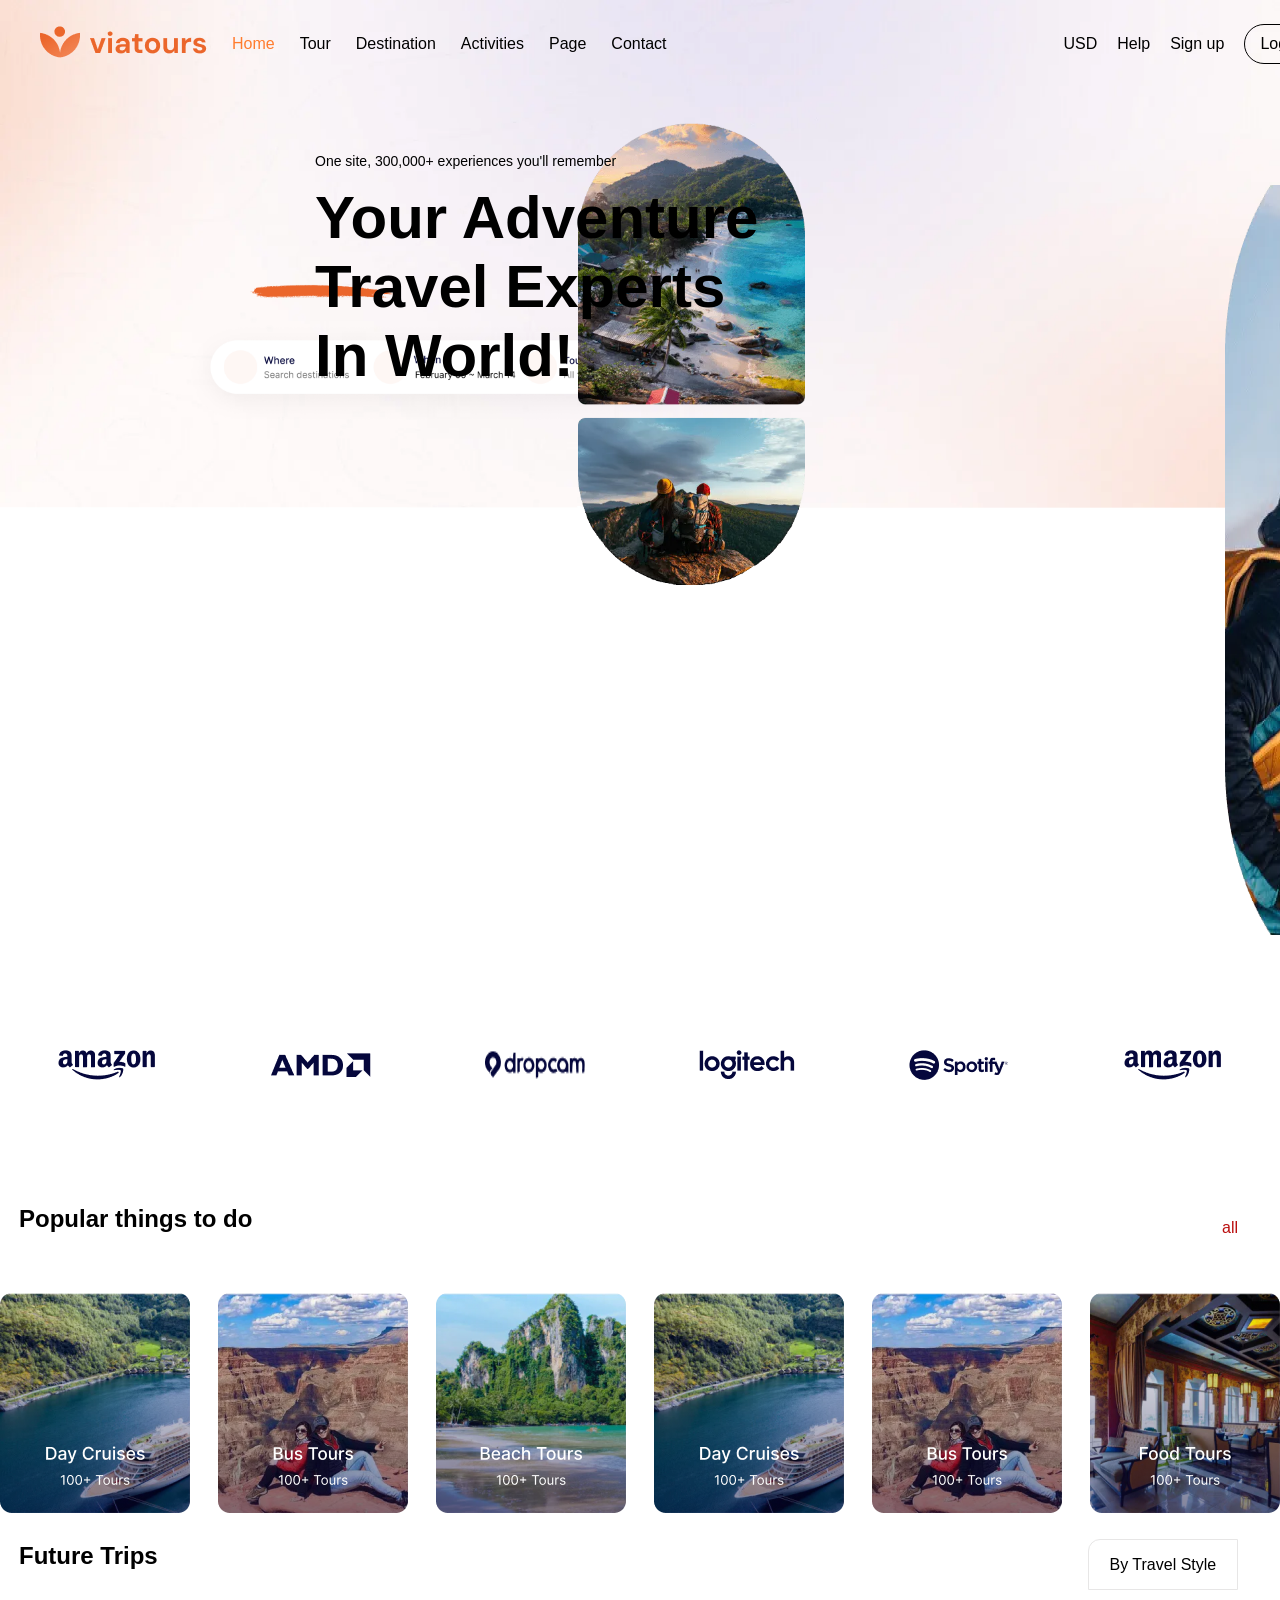
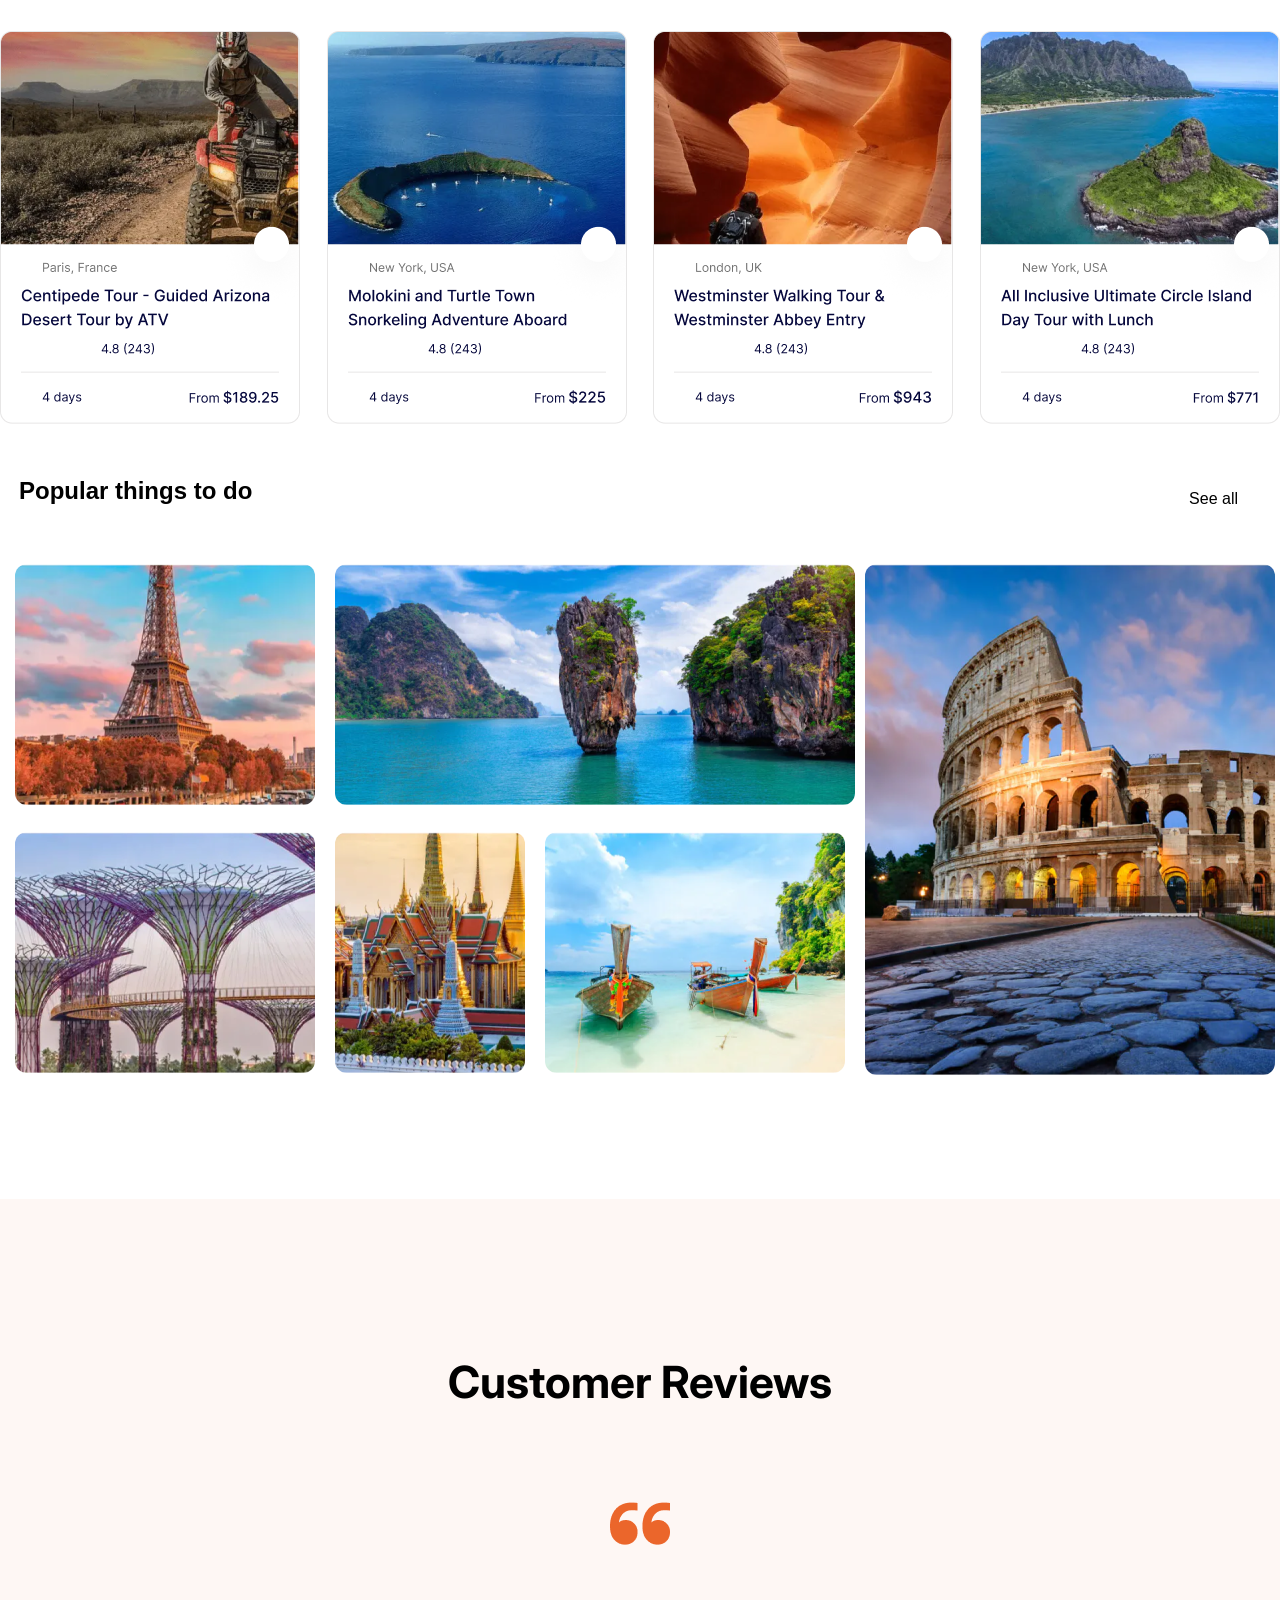
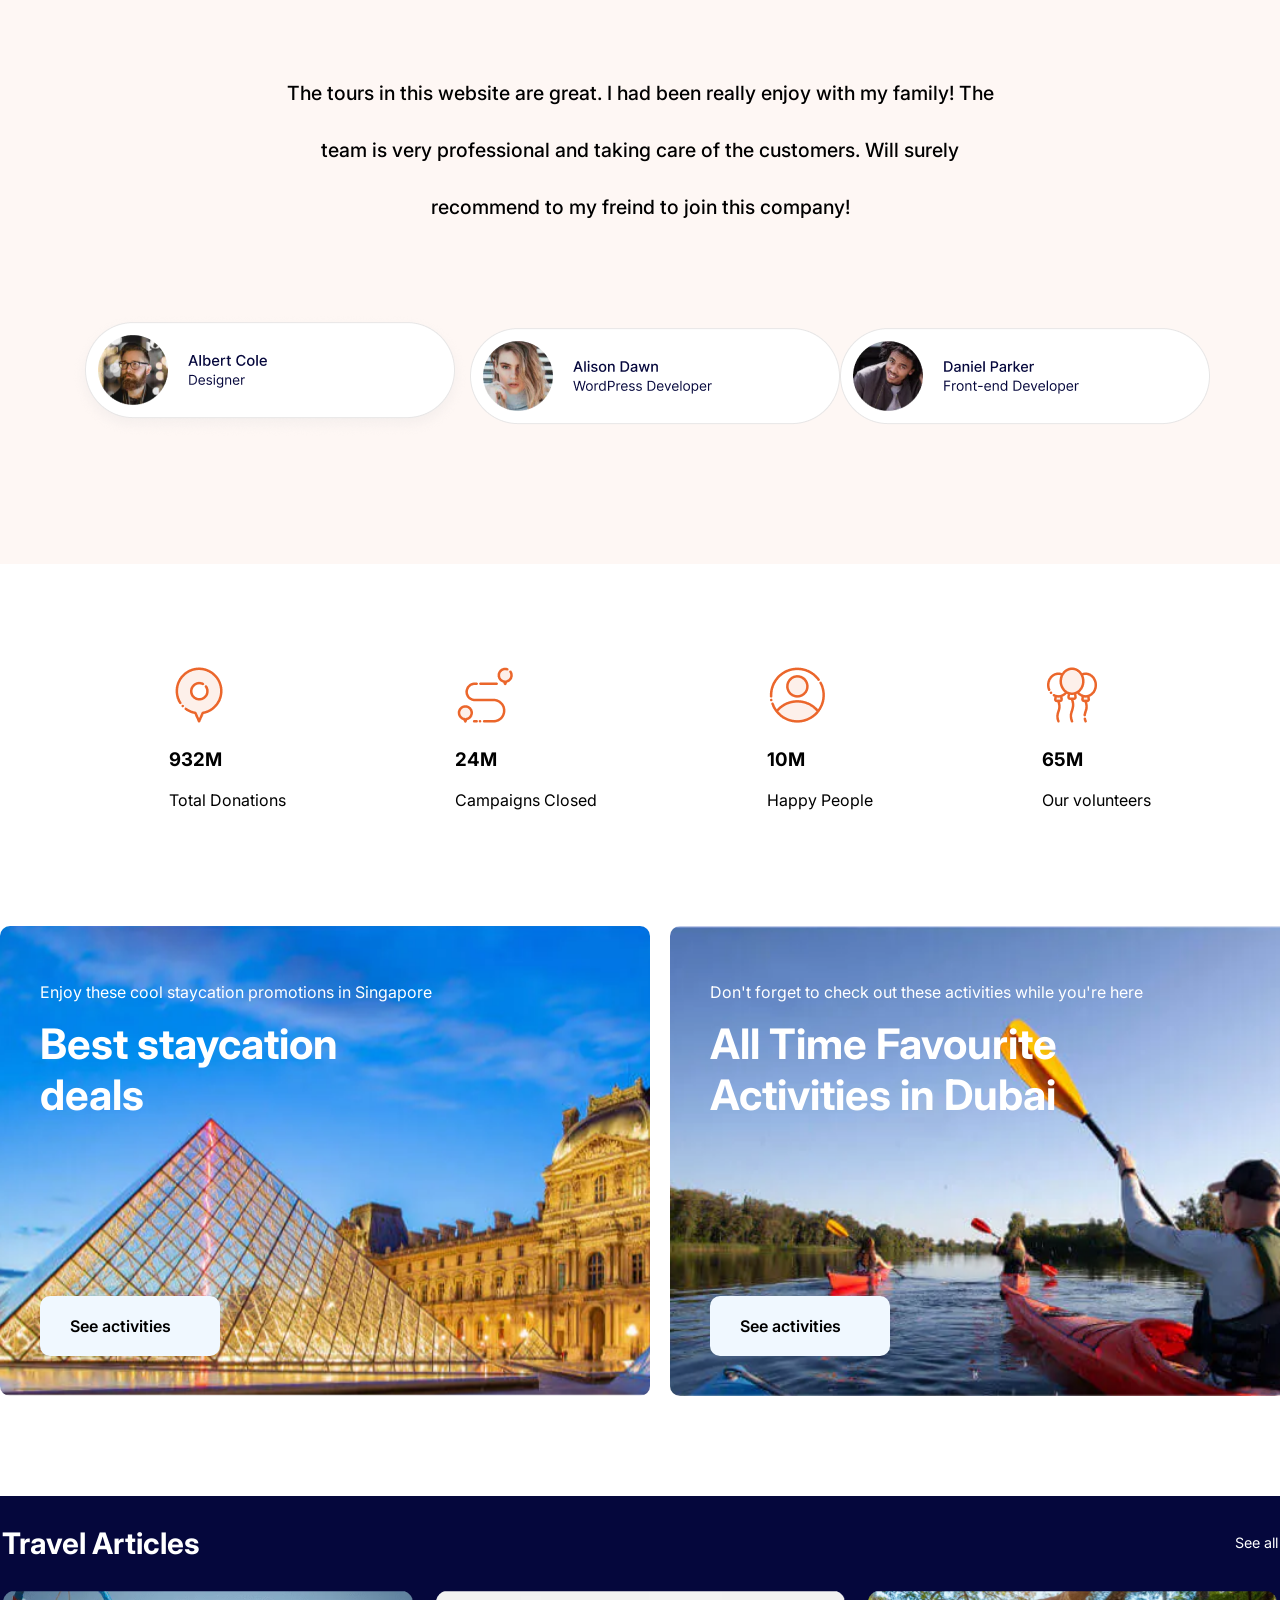
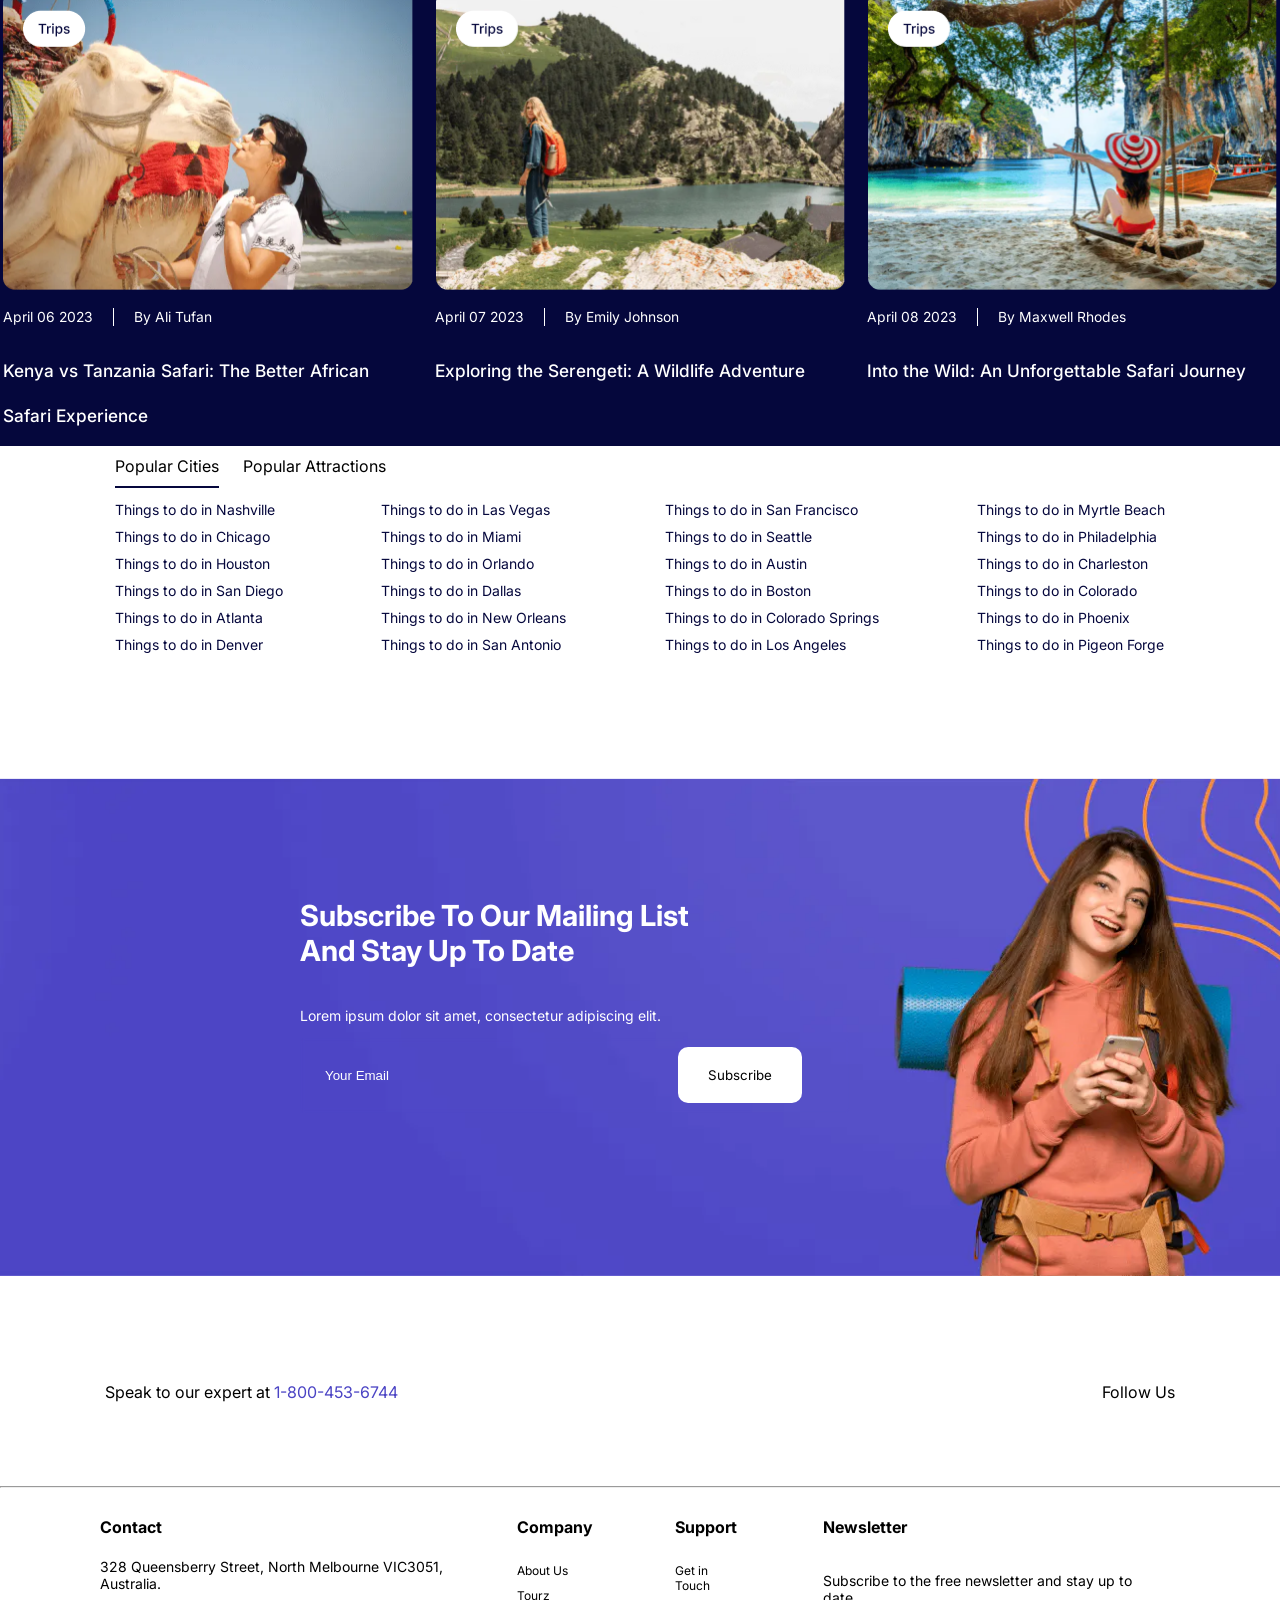
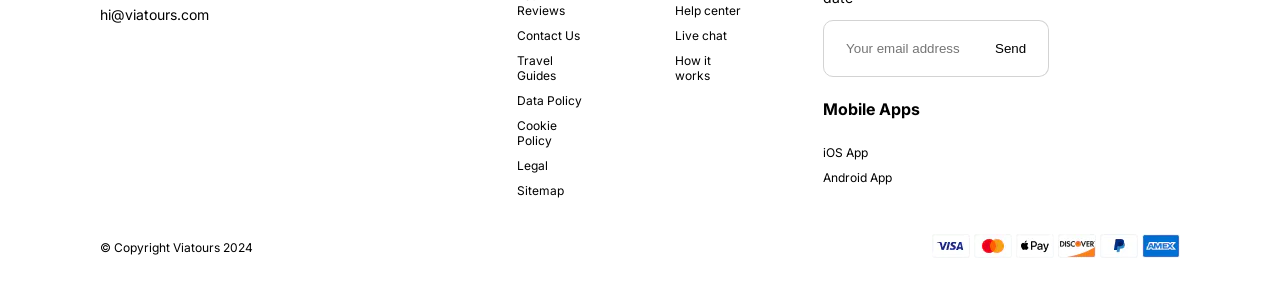
==== commit 24d169be: "read me try" ====
--- a/Figma/index.html
+++ b/Figma/index.html
@@ -37,12 +37,72 @@
       <p>One site, 300,000+ experiences you'll remember</p>
       <div>Your Adventure Travel Experts In World!</div>
     </header>
-    <section></section>
+    <section id="com">
+      <img src="./img/amz.png" alt="">
+      <img src="./img/amd.png" alt="">
+      <img src="./img/drop.png" alt="">
+      <img src="./img/logi.png" alt="">
+      <img src="./img/spotify.png" alt="">
+      <img src="img/amz.png" alt="">
+
+    </section>
 
     <main>
       <!-- Rakesh -->
-      <section></section>
-      <section></section>
+      <section class="pop">
+        <div class="get">
+          <div>
+            <h2>Popular things to do</h2>
+          </div>
+          <div>
+            <a href="#"> all</a>
+          </div>
+        </div>
+        <div class="sel-con">
+          <div>
+            <img src="./Link (1).png" alt="" />
+          </div>
+          <div>
+            <img src="./Link (2).png" alt="" />
+          </div>
+          <div>
+            <img src="./Link (3).png" alt="" />
+          </div>
+          <div>
+            <img src="./Link (4).png" alt="" />
+          </div>
+          <div>
+            <img src="./Link (5).png" alt="" />
+          </div>
+          <div>
+            <img src="./Link (6).png" alt="" />
+          </div>
+        </div>
+      </section>
+      <section class="Trip">
+        <div class="set">
+          <div>
+            <h2>Future Trips</h2>
+          </div>
+          <div id="bor">
+            <a >By Travel Style </a>
+          </div>
+        </div>
+        <div class="Future">
+          <div>
+            <img src="./div.swiper-slide (1).png" alt="" />
+          </div>
+          <div>
+            <img src="./div.swiper-slide (2).png" alt="" />
+          </div>
+          <div>
+            <img src="./div.swiper-slide (3).png" alt="" />
+          </div>
+          <div>
+            <img src="./div.swiper-slide (4).png" alt="" />
+          </div>
+        </div>
+      </section>
 
       <!--Himanshu  -->
       <section class="sec1">
@@ -144,7 +204,7 @@
           </div>
         </section>
       </section>
-      <!-- Himanshu 2nd --!><!-- Himanshu -->
+      <!-- Himanshu 2nd Himanshu -->
       <section class="sec3">
         <div class="txt3">
           <h2>Travel Articles</h2>
--- a/Figma/styles.css
+++ b/Figma/styles.css
@@ -92,7 +92,6 @@
   align-items: center;
   padding-bottom: 120px;
 }
-
 
 .sec3 {
   max-width: 1920px;
@@ -157,6 +156,7 @@
   font-weight: 500;
   line-height: 27px;
   text-align: left;
+}
 
 main section {
   font-family: Inter;
@@ -414,5 +414,83 @@
   background-image: url("./img/text (1).png");
   background-position: center;
   background-size: cover;
-
+}
+
+#com {
+  max-width: 1320px;
+  margin: auto;
+  display: flex;
+  justify-content: space-around;
+  margin-bottom: 100px;
+}
+
+.pop {
+  margin: auto;
+  max-width: 1320px;
+}
+.pop .get {
+  display: flex;
+  align-items: center;
+  justify-content: space-between;
+  font-family: sans-serif;
+}
+.pop .get > div:nth-of-type(1) {
+  margin: 5px 915px 40px 15px;
+  padding-left: 4px;
+}
+.pop .get > div:nth-of-type(2) {
+  border: 2px solid transparent;
+  margin-top: 21.88px;
+  padding: 6px 40px 6px 0px;
+  margin-bottom: 39px;
+}
+.pop .get > div:nth-of-type(2) a {
+  list-style-type: none;
+  text-decoration: none;
+  color: rgb(186, 14, 14);
+}
+.pop .sel-con {
+  display: flex;
+  justify-content: space-between;
+  align-items: center;
+  margin: auto;
+}
+
+.Trip {
+  margin: auto;
+  max-width: 1320px;
+}
+.Trip .set {
+  display: flex;
+  align-items: center;
+  justify-content: space-between;
+  font-family: sans-serif;
+}
+.Trip .set > div:nth-of-type(1) {
+  margin: 5px 915px 40px 15px;
+  padding-left: 4px;
+}
+.Trip .set > div:nth-of-type(2) {
+  border: 2px solid transparent;
+  margin-top: 21.88px;
+  padding: 6px 40px 6px 0px;
+  margin-bottom: 39px;
+}
+.Trip .set > div:nth-of-type(2) a {
+  width: 220px;
+  height: 60px;
+  top: 5px;
+  left: 1085px;
+  padding: 15.94px 20.8px 15.93px 21px;
+  gap: 0px;
+  border-radius: 12px 0px 0px 0px;
+  border: 1px 0px 0px 0px;
+  opacity: 0px;
+  border: 1px solid #E7E6E6;
+}
+.Trip .Future {
+  display: flex;
+  justify-content: space-between;
+  align-items: center;
+  margin: auto;
 }/*# sourceMappingURL=styles.css.map */
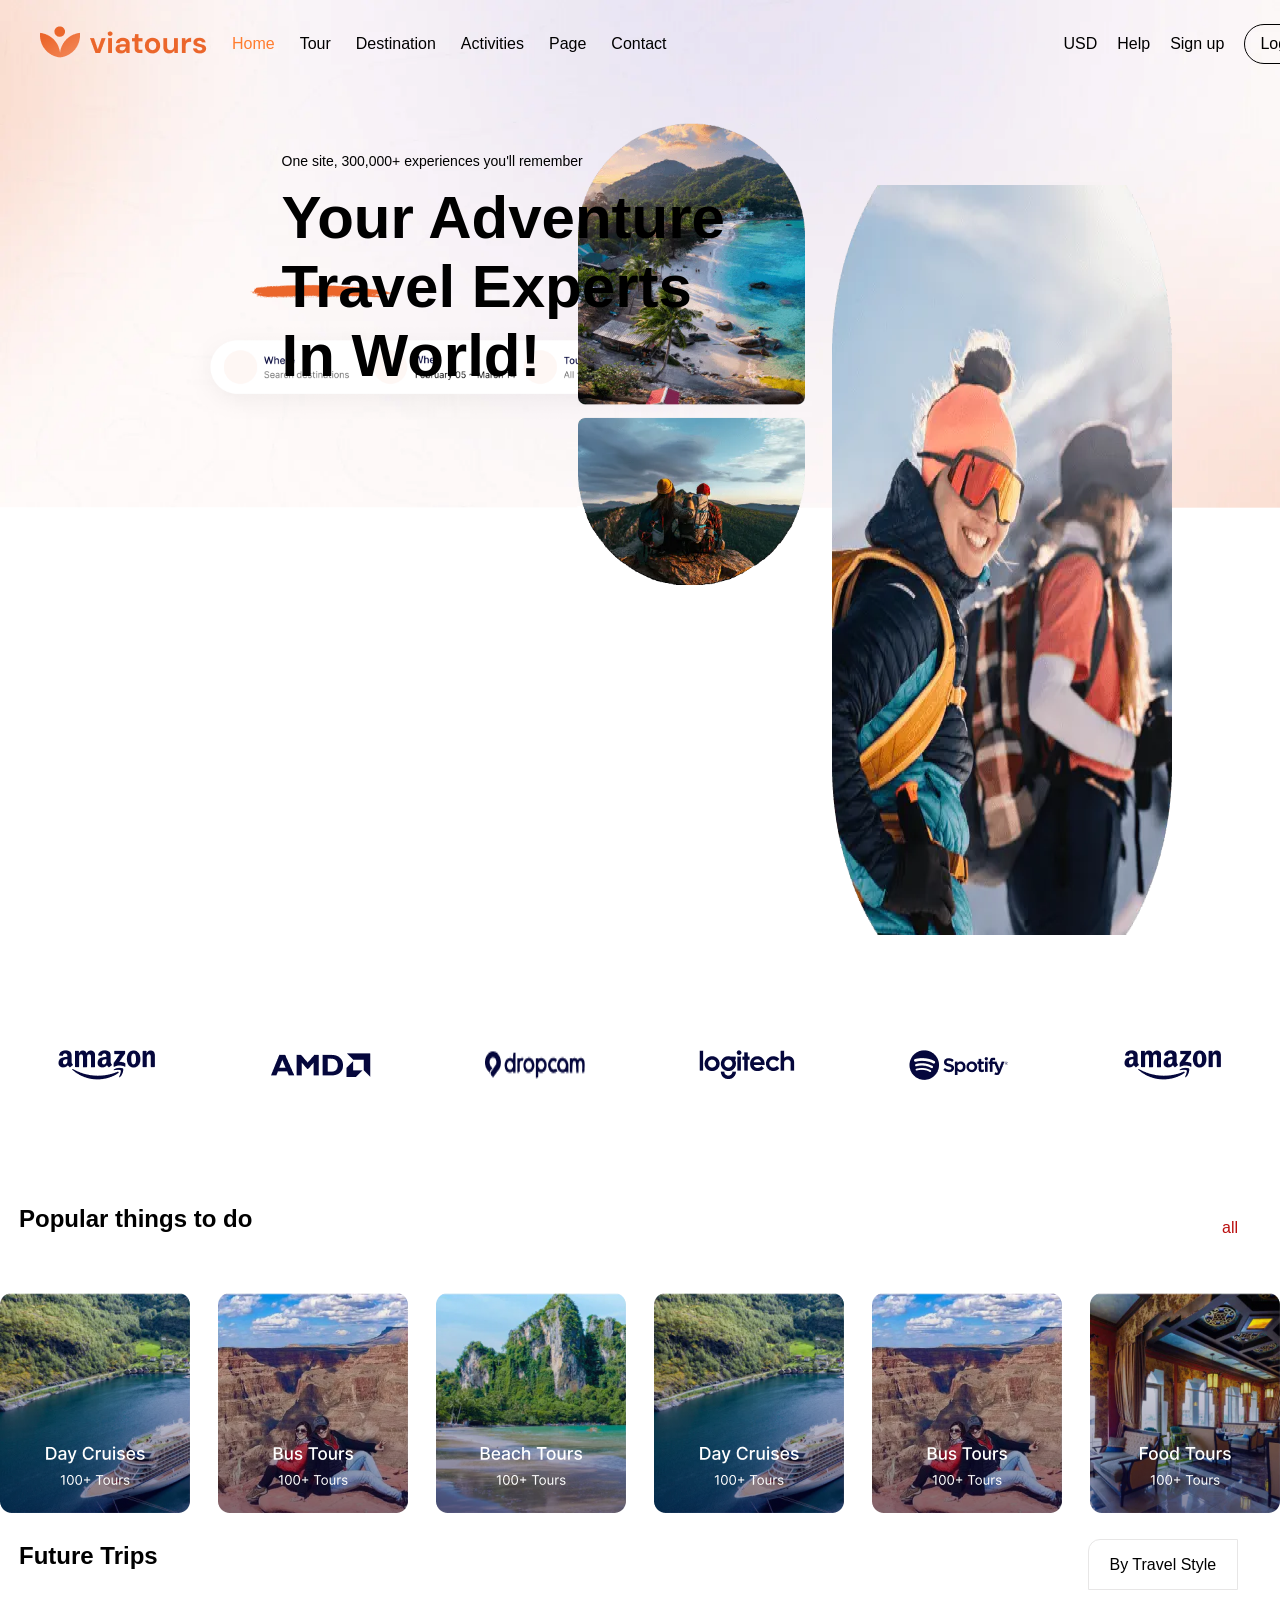
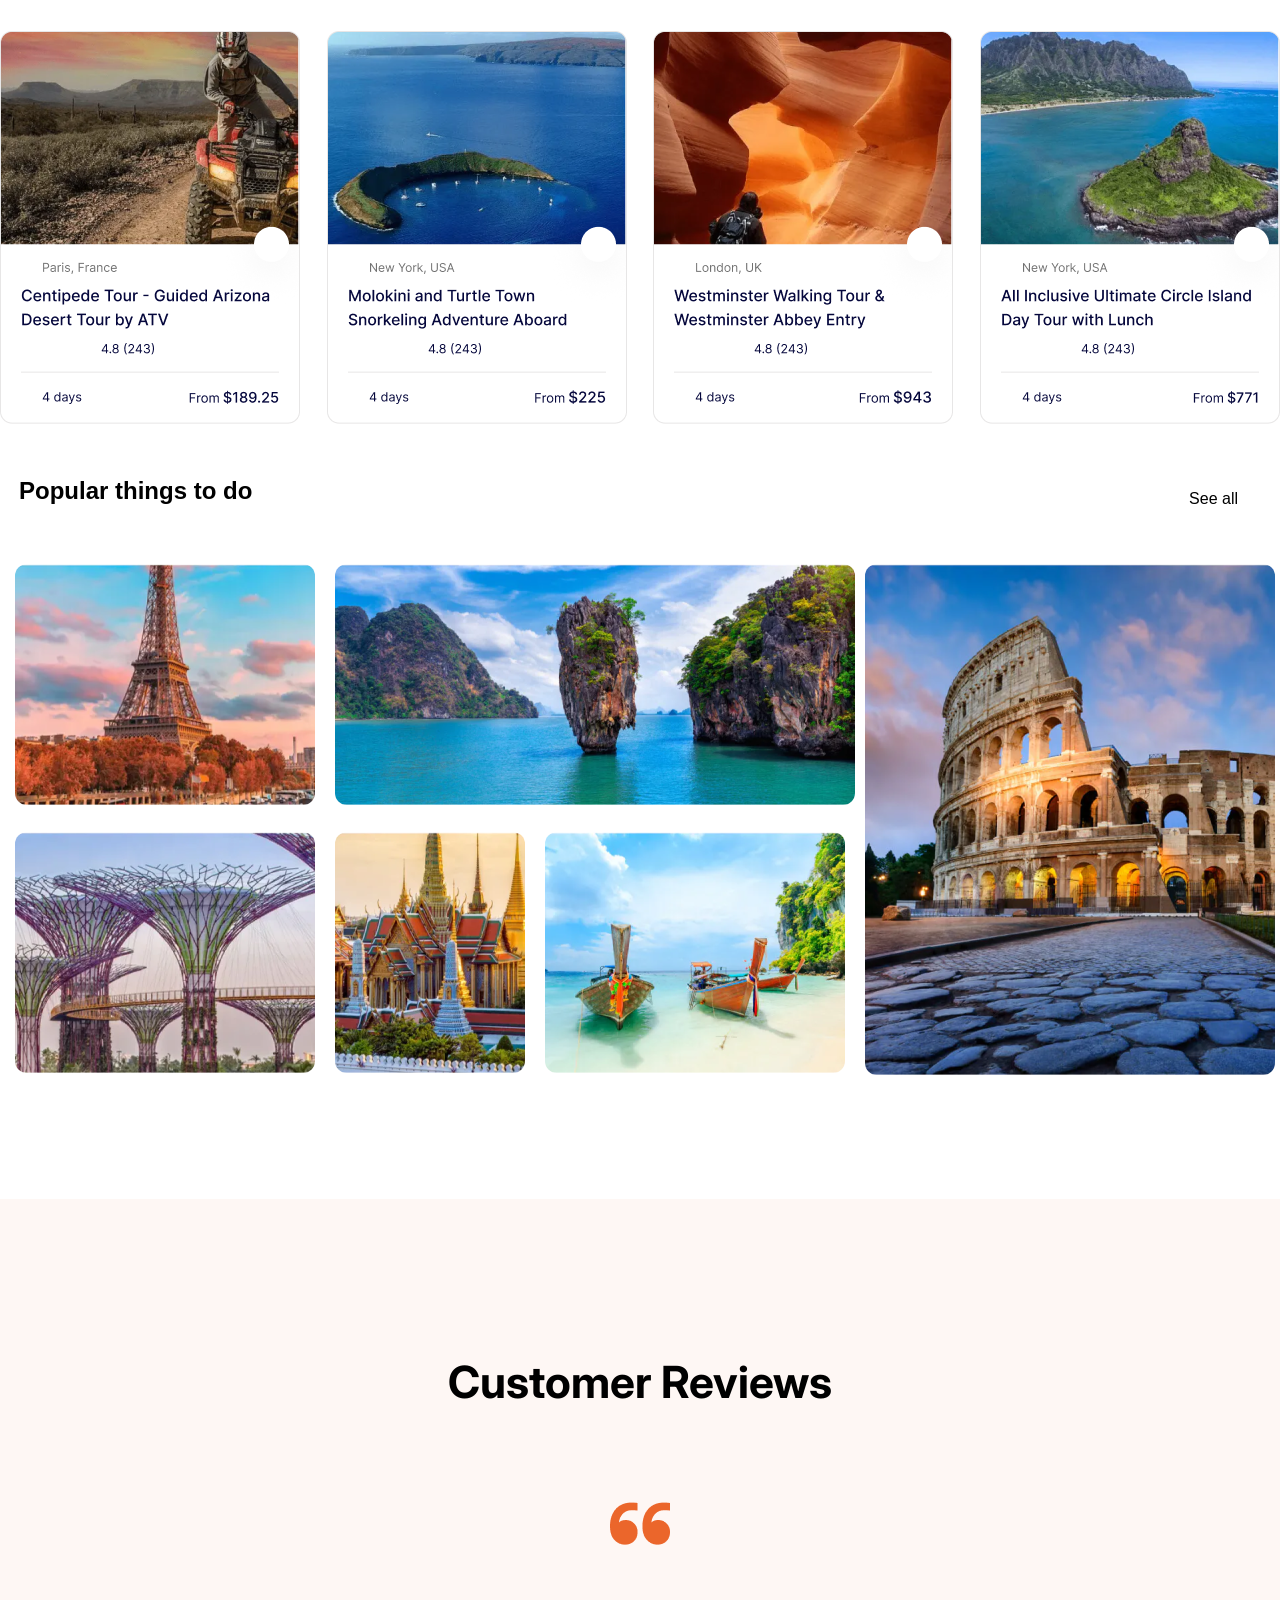
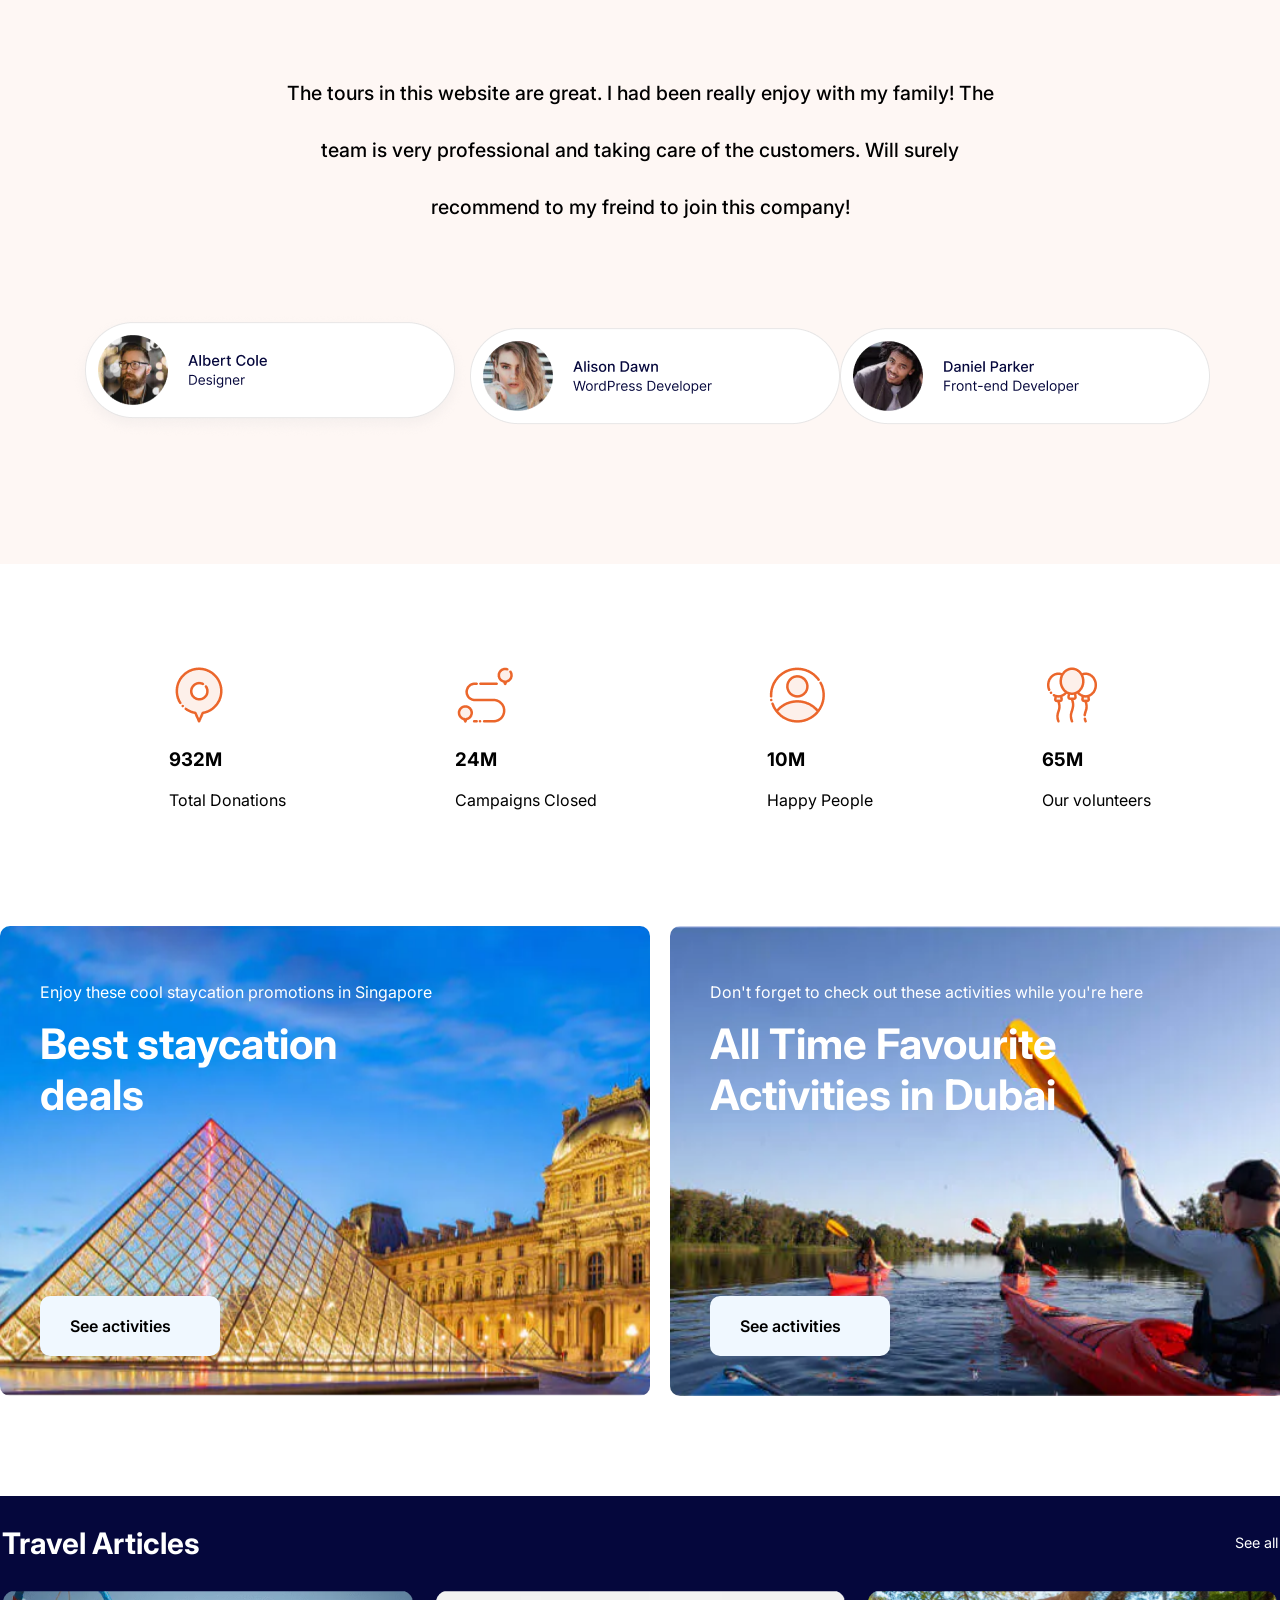
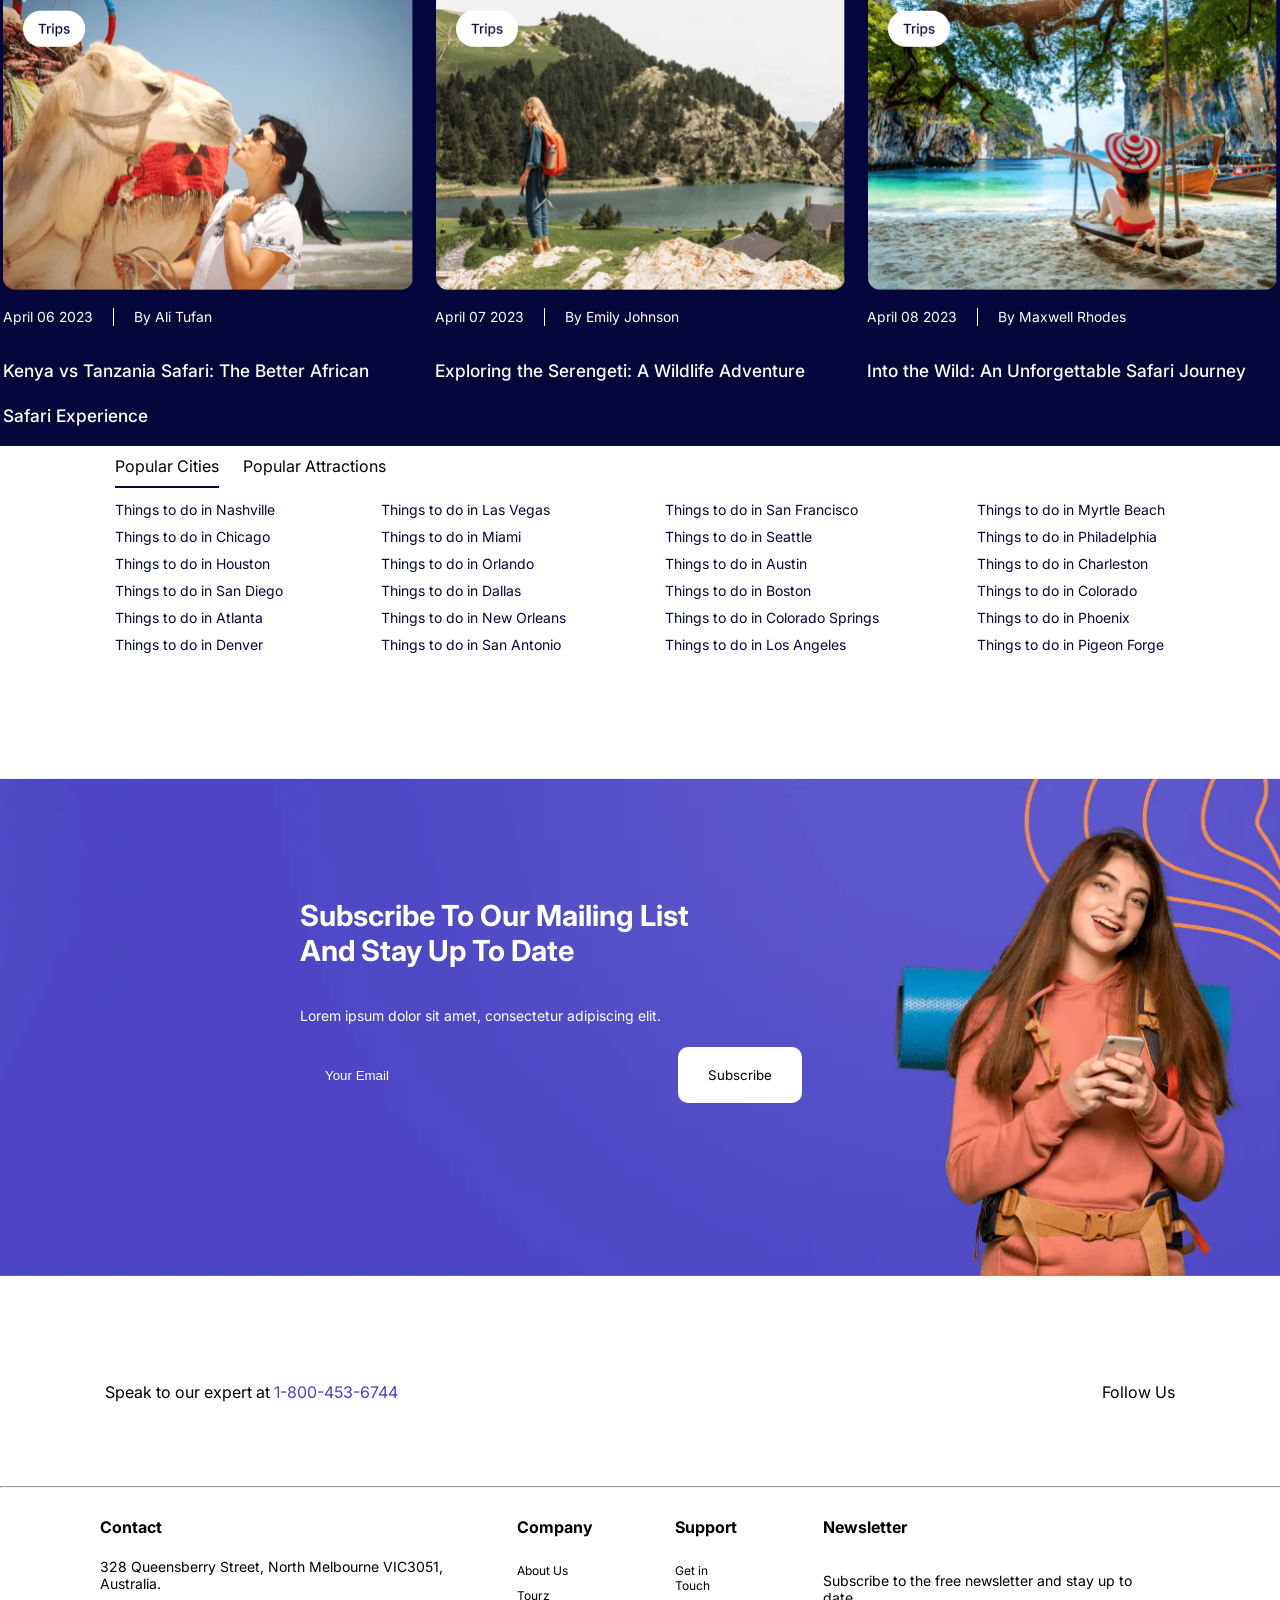
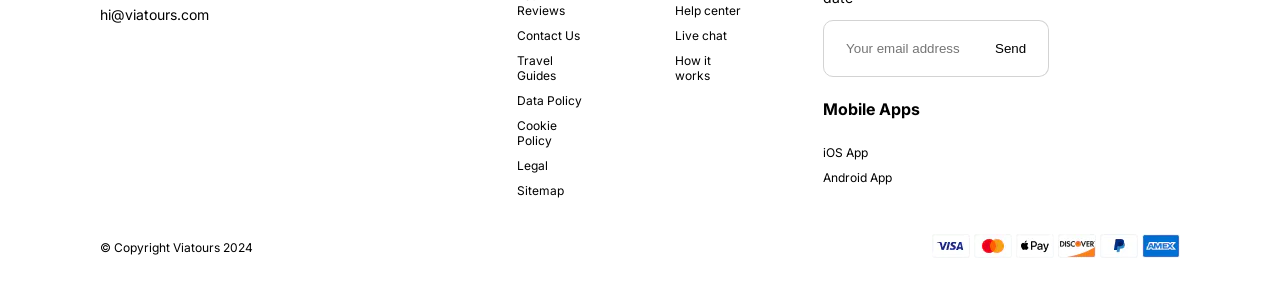
==== commit 26892767: "adjested width" ====
--- a/Figma/index.html
+++ b/Figma/index.html
@@ -247,7 +247,7 @@
       
 
       <!-- Sathwik -->
-      <section>
+      <section style="margin: auto; max-width: 1320px;">
         <div class="span">
           <span>Popular Cities</span>
           <span>Popular Attractions</span>
@@ -288,7 +288,7 @@
         </div>
       </section>
 
-      <section id="image-section">
+      <section id="image-section" style="margin: auto; max-width: 1320px;">
         <div class="text">
           <h4>Subscribe To Our Mailing List And Stay Up To Date</h4>
           <p>Lorem ipsum dolor sit amet, consectetur adipiscing elit.</p>
@@ -301,7 +301,7 @@
       </section>
     </main>
     <!-- Sathwik -->
-    <footer>
+    <footer style="margin: auto; max-width: 1350px;">
       <div class="contact">
         <p>Speak to our expert at <span>1-800-453-6744</span></p>
         <p>Follow Us</p>
--- a/Figma/styles.css
+++ b/Figma/styles.css
@@ -315,7 +315,7 @@
   height: 750px;
   width: 340px;
   top: 185px;
-  left: 1225px;
+  left: 65%;
 }
 #float img {
   width: 100%;
@@ -353,13 +353,13 @@
 header p {
   font-size: 14px;
   margin-top: 65px;
-  margin-left: 315px;
+  margin-left: 22%;
 }
 header > div {
   width: 480px;
   font-weight: 600;
   font-size: 60px;
-  margin-left: 315px;
+  margin-left: 22%;
 }
 
 #loc {
